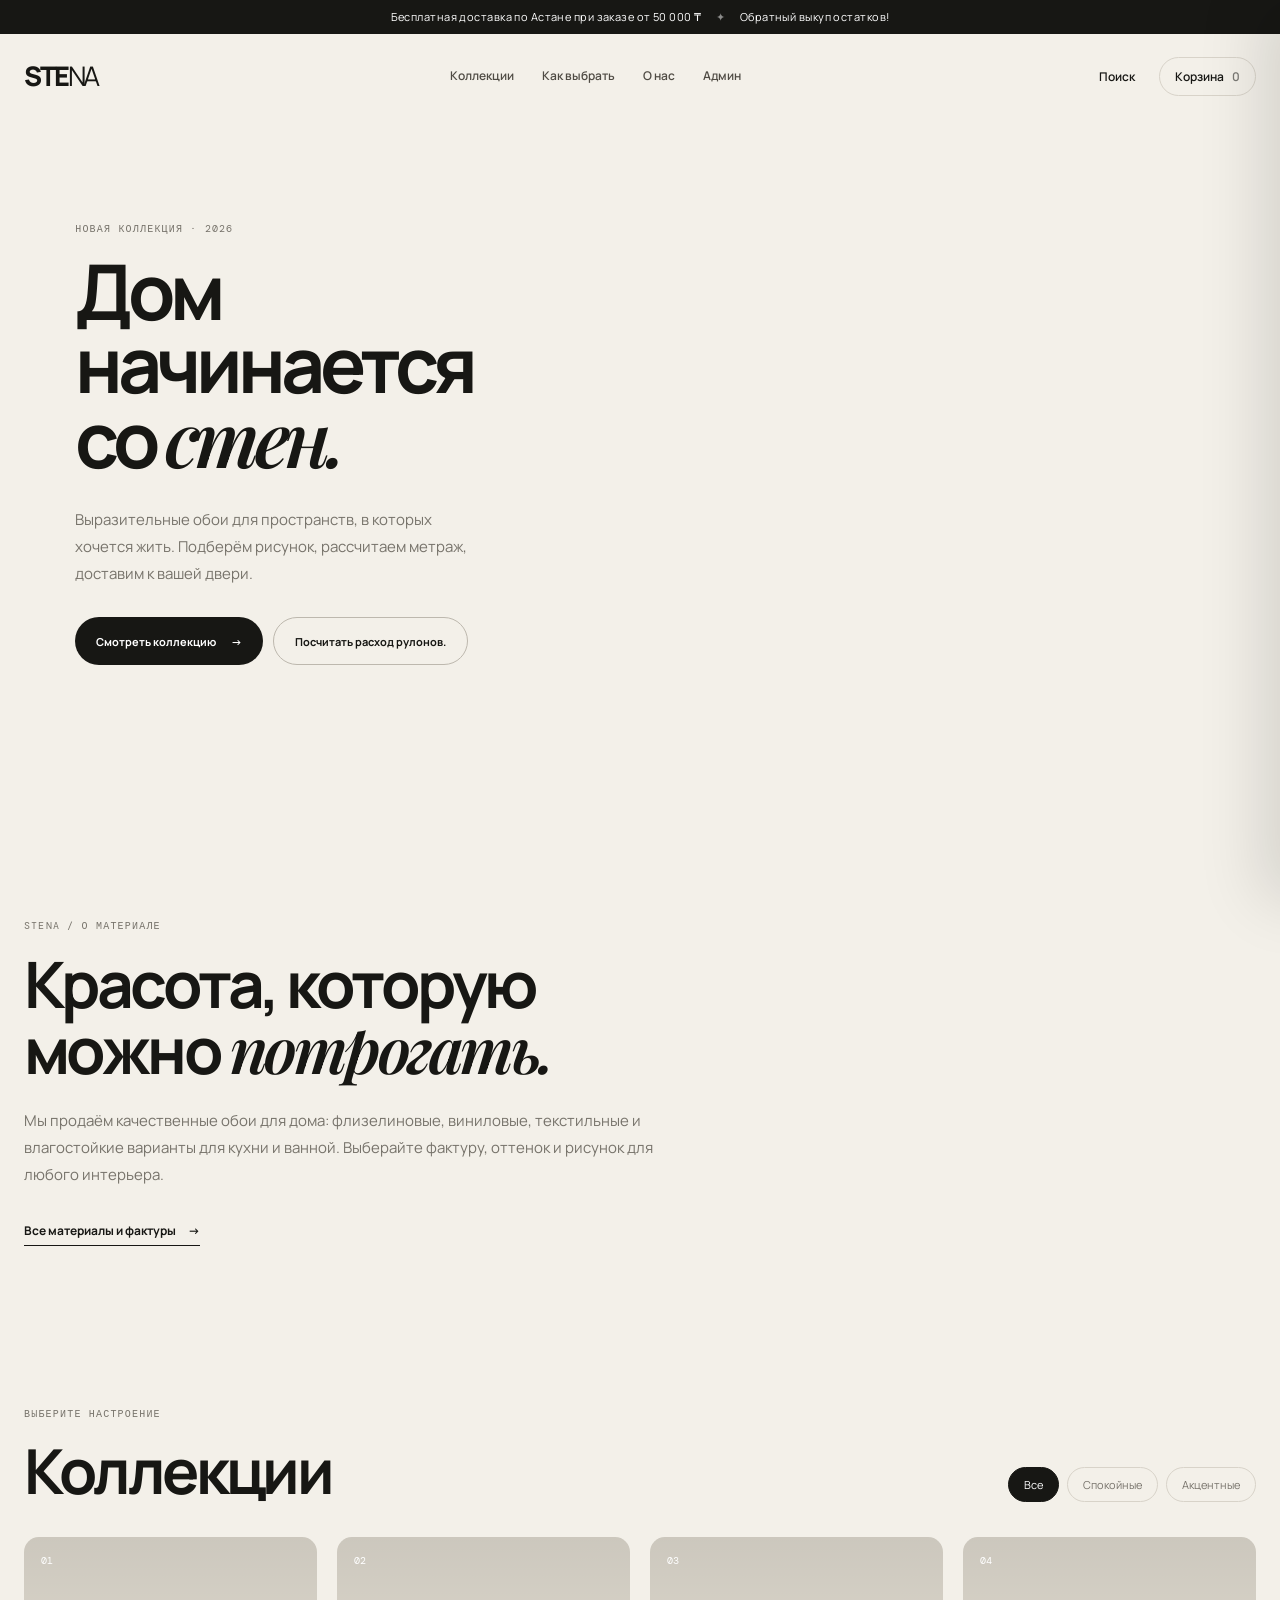
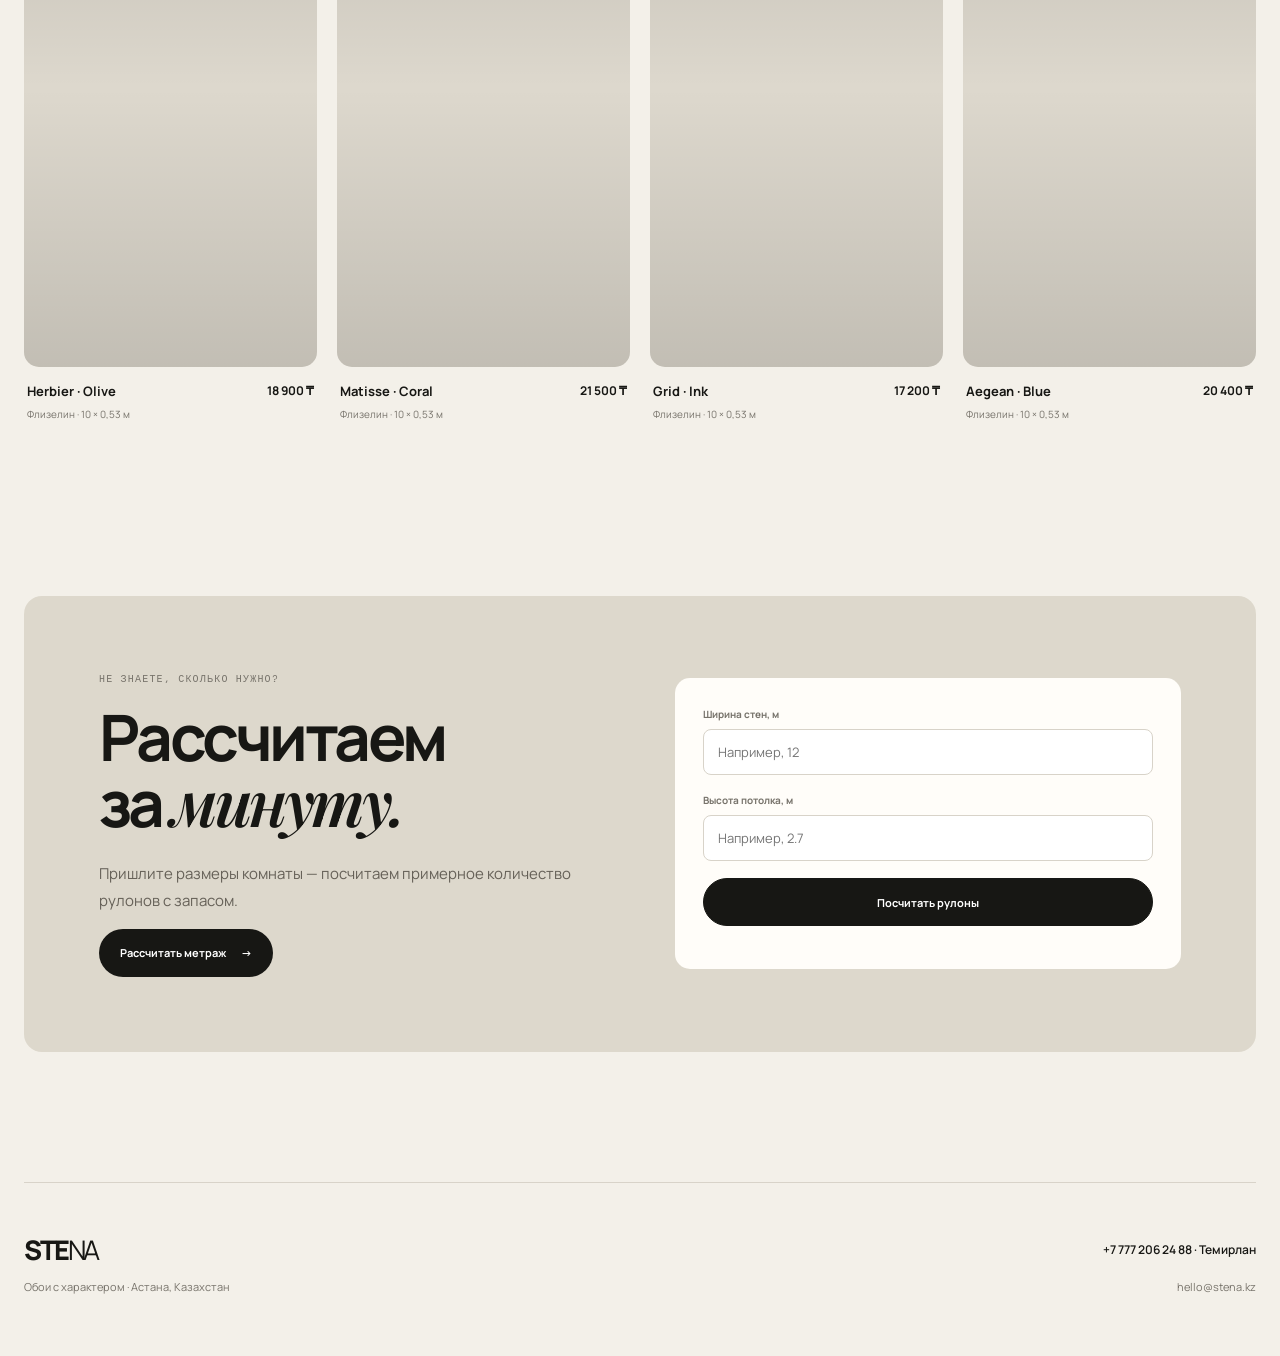
==== index.html @ 8c916c22 "Add files via upload" ====
<!doctype html>
<html lang="ru">
<head>
  <meta charset="UTF-8" />
  <meta name="viewport" content="width=device-width, initial-scale=1.0" />
  <title>STENA — обои для дома</title>

  <link rel="preconnect" href="https://fonts.googleapis.com">
  <link rel="preconnect" href="https://fonts.gstatic.com" crossorigin>

  <link href="https://fonts.googleapis.com/css2?family=DM+Mono&family=Manrope:wght@400;500;600;700;800&family=Playfair+Display:ital,wght@0,600;0,700;1,600&display=swap" rel="stylesheet">

  <link rel="stylesheet" href="styles.css" />
  <link rel="stylesheet" href="hero.css" />
  <link rel="stylesheet" href="responsive.css" />
  <link rel="stylesheet" href="product-modal.css" />
</head>

<body>

  <div class="announcement">
    Бесплатная доставка по Астане при заказе от 50 000 ₸
    <span>✦</span>
    Обратный выкуп остатков!
  </div>

  <header>
    <a class="brand" href="#top">STE<span>NA</span></a>

    <nav aria-label="Основная навигация">
      <a href="#catalog">Коллекции</a>
      <a href="#how">Как выбрать</a>
      <a href="#about">О нас</a>
      <a href="admin.html">Админ</a>
    </nav>

    <div class="header-actions">
      <button class="text-button" id="searchButton" aria-label="Поиск">
        Поиск
      </button>

      <button class="bag" id="cartButton" aria-label="Открыть корзину">
        Корзина <span id="cartCount">0</span>
      </button>
    </div>
  </header>

  <main id="top">

    <section class="hero">
      <div class="hero-copy">
        <p class="eyebrow">Новая коллекция · 2026</p>

        <h1>
          Дом начинается<br>
          со <em>стен.</em>
        </h1>

        <p class="lead">
          Выразительные обои для пространств, в которых хочется жить.
          Подберём рисунок, рассчитаем метраж, доставим к вашей двери.
        </p>

        <div class="hero-buttons">
          <a class="button dark" href="#catalog">
            Смотреть коллекцию <span>→</span>
          </a>

          <a class="button line" href="#how">
            Посчитать расход рулонов.
          </a>
        </div>
      </div>

      <div class="hero-art"
        role="img"
        -label="Шоурум STENA">
      </div>
    </section>

    <section class="intro" id="about">
      <p class="eyebrow">STENA / о материале</p>

      <h2>
        Красота, которую<br>
        можно <em>потрогать.</em>
      </h2>

      <p>
        Мы продаём качественные обои для дома: флизелиновые,
        виниловые, текстильные и влагостойкие варианты для кухни
        и ванной. Выберайте фактуру, оттенок и рисунок для любого
        интерьера.
      </p>

      <a href="#catalog" class="underlink">
        Все материалы и фактуры <span>→</span>
      </a>
    </section>

    <section class="catalog" id="catalog">

      <div class="section-head">
        <div>
          <p class="eyebrow">Выберите настроение</p>
          <h2>Коллекции</h2>
        </div>

        <div class="filters">
          <button class="filter active" data-filter="all">
            Все
          </button>

          <button class="filter" data-filter="calm">
            Спокойные
          </button>

          <button class="filter" data-filter="bold">
            Акцентные
          </button>
        </div>
      </div>

      <div class="products">

        <article class="product" data-kind="calm">
          <div class="product-art wallpaper-garden">
            <span>01</span>

            <button
              class="quick-add"
              data-name="Herbier · Olive"
              data-price="18 900">
              В корзину +
            </button>
          </div>

          <div class="product-info">
            <div>
              <h3>Herbier · Olive</h3>
              <p>Флизелин · 10 × 0,53 м</p>
            </div>

            <strong>18 900 ₸</strong>
          </div>
        </article>

        <article class="product" data-kind="bold">
          <div class="product-art wallpaper-coral">
            <span>02</span>

            <button
              class="quick-add"
              data-name="Matisse · Coral"
              data-price="21 500">
              В корзину +
            </button>
          </div>

          <div class="product-info">
            <div>
              <h3>Matisse · Coral</h3>
              <p>Флизелин · 10 × 0,53 м</p>
            </div>

            <strong>21 500 ₸</strong>
          </div>
        </article>

        <article class="product" data-kind="calm">
          <div class="product-art wallpaper-grid">
            <span>03</span>

            <button
              class="quick-add"
              data-name="Grid · Ink"
              data-price="17 200">
              В корзину +
            </button>
          </div>

          <div class="product-info">
            <div>
              <h3>Grid · Ink</h3>
              <p>Флизелин · 10 × 0,53 м</p>
            </div>

            <strong>17 200 ₸</strong>
          </div>
        </article>

        <article class="product" data-kind="bold">
          <div class="product-art wallpaper-wave">
            <span>04</span>

            <button
              class="quick-add"
              data-name="Aegean · Blue"
              data-price="20 400">
              В корзину +
            </button>
          </div>

          <div class="product-info">
            <div>
              <h3>Aegean · Blue</h3>
              <p>Флизелин · 10 × 0,53 м</p>
            </div>

            <strong>20 400 ₸</strong>
          </div>
        </article>

      </div>
    </section>

    <section class="measure" id="how">

      <div>
        <p class="eyebrow">Не знаете, сколько нужно?</p>

        <h2>
          Рассчитаем<br>
          за <em>минуту.</em>
        </h2>

        <p>
          Пришлите размеры комнаты — посчитаем примерное количество
          рулонов с запасом.
        </p>

        <a
          href="mailto:hello@stena.kz"
          class="button dark">
          Рассчитать метраж <span>→</span>
        </a>
      </div>

      <form class="calculator" id="calculator">

        <label>
          Ширина стен, м
          <input
            required
            type="number"
            step="0.1"
            min="1"
            name="width"
            placeholder="Например, 12">
        </label>

        <label>
          Высота потолка, м
          <input
            required
            type="number"
            step="0.1"
            min="1"
            name="height"
            placeholder="Например, 2.7">
        </label>

        <button
          class="button light"
          type="submit">
          Посчитать рулоны
        </button>

        <p id="calcResult" aria-live="polite"></p>

      </form>
    </section>

  </main>

  <footer>
    <a class="brand" href="#top">STE<span>NA</span></a>

    <p>
      Обои с характером · Астана, Казахстан
    </p>

    <p>
      +7 777 206 24 88 · Темирлан
    </p>

    <a href="mailto:hello@stena.kz">
      hello@stena.kz
    </a>
  </footer>

  <aside
    class="cart-panel"
    id="cartPanel"
    aria-hidden="true">

    <div class="cart-top">
      <h2>Корзина</h2>

      <button
        id="closeCart"
        aria-label="Закрыть">
        ×
      </button>
    </div>

    <div id="cartItems">
      <p class="empty">
        Здесь пока пусто.<br>
        Выберите обои из коллекции.
      </p>
    </div>

    <div class="cart-bottom">

      <div>
        <span>Итого</span>
        <strong id="cartTotal">0 ₸</strong>
      </div>

      <button class="button dark full">
        Оформить заказ <span>→</span>
      </button>

    </div>
  </aside>

  <div class="overlay" id="overlay"></div>

  <script src="script.js"></script>
  <script src="public-admin.js"></script>
  <script src="public-photo.js"></script>
  <script src="supabase-config.js"></script>
  <script src="supabase-sync.js"></script>
  <script src="product-modal.js"></script>

</body>
</html>
---- styles.css ----
@import url('https://fonts.googleapis.com/css2?family=DM+Mono&family=Manrope:wght@400;500;600;700;800&family=Playfair+Display:ital,wght@0,600;0,700;1,600&display=swap');

:root {
  --bg: #f3f0e9;
  --surface: #ebe7de;
  --white: #fffdf9;
  --text: #171714;
  --muted: #77736b;
  --line: #d8d3c9;
  --dark: #171714;
  --max: 1380px;
  --radius: 18px;
}

* {
  box-sizing: border-box;
}

html {
  scroll-behavior: smooth;
}

body {
  margin: 0;
  background: var(--bg);
  color: var(--text);
  font-family: 'Manrope', sans-serif;
  font-size: 15px;
  line-height: 1.6;
}

body,
button,
input,
select {
  font-family: 'Manrope', sans-serif;
}

a {
  color: inherit;
  text-decoration: none;
}

button {
  border: 0;
}

.announcement {
  min-height: 34px;
  padding: 8px 20px;
  background: var(--dark);
  color: #fff;
  text-align: center;
  font-size: 11px;
  letter-spacing: .04em;
}

.announcement span {
  margin: 0 12px;
  opacity: .5;
}

/* =========================
   HEADER
========================= */

header {
  position: relative;
  z-index: 20;

  width: min(var(--max), calc(100% - 48px));
  min-height: 84px;
  margin: 0 auto;

  display: flex;
  align-items: center;
  justify-content: space-between;
  gap: 30px;
}

.brand {
  display: inline-block;
  font-size: 27px;
  font-weight: 800;
  letter-spacing: -.08em;
}

.brand span {
  font-weight: 400;
}

nav {
  display: flex;
  align-items: center;
  gap: 28px;
}

nav a {
  position: relative;
  font-size: 12px;
  font-weight: 600;
  color: #4f4b44;
}

nav a::after {
  content: '';
  position: absolute;
  left: 0;
  bottom: -5px;

  width: 0;
  height: 1px;

  background: currentColor;

  transition: width .25s ease;
}

nav a:hover::after {
  width: 100%;
}

.header-actions {
  display: flex;
  align-items: center;
  gap: 18px;
}

.text-button,
.bag {
  background: transparent;
  color: var(--text);
  cursor: pointer;
  font-size: 12px;
  font-weight: 600;
}

.bag {
  padding: 10px 15px;
  border: 1px solid var(--line);
  border-radius: 999px;
}

.bag span {
  margin-left: 6px;
  opacity: .55;
}

/* =========================
   MAIN
========================= */

main {
  width: min(var(--max), calc(100% - 48px));
  margin: 0 auto;
}

/* =========================
   TEXT
========================= */

.eyebrow {
  margin: 0 0 18px;

  color: var(--muted);

  font-family: 'DM Mono', monospace;
  font-size: 10px;
  text-transform: uppercase;
  letter-spacing: .12em;
}

h1,
h2,
h3,
p {
  overflow-wrap: break-word;
}

/* =========================
   HERO
========================= */

.hero {
  min-height: 650px;

  display: grid;
  grid-template-columns: .85fr 1.15fr;
  gap: 30px;
  align-items: stretch;
}

.hero-copy {
  min-height: 600px;

  padding:
    clamp(50px, 7vw, 105px)
    clamp(20px, 4vw, 60px);

  display: flex;
  flex-direction: column;
  justify-content: center;
}

.hero h1 {
  max-width: 600px;
  margin: 0;

  font-size: clamp(48px, 6vw, 88px);
  line-height: .95;
  letter-spacing: -.065em;
  font-weight: 700;
}

.hero h1 em,
h2 em {
  font-family: 'Playfair Display', serif;
  font-weight: 600;
}

.lead {
  max-width: 480px;
  margin: 30px 0;

  color: var(--muted);

  font-size: 15px;
  line-height: 1.8;
}

.hero-buttons {
  display: flex;
  flex-wrap: wrap;
  gap: 10px;
}

.button {
  min-height: 48px;

  padding: 0 21px;

  display: inline-flex;
  align-items: center;
  justify-content: center;
  gap: 15px;

  border-radius: 999px;

  font-size: 11px;
  font-weight: 700;

  cursor: pointer;

  transition:
    transform .2s ease,
    opacity .2s ease,
    background .2s ease;
}

.button:hover {
  transform: translateY(-2px);
}

.button.dark {
  background: var(--dark);
  color: white;
}

.button.line {
  border: 1px solid #bdb8ae;
  background: transparent;
}

.button.light {
  background: #171714;
  color: #fff;
  border: 1px solid #171714;
}

.button.light:hover {
  background: #2b2b27;
  color: #fff;
}

/* =========================
   INTRO
========================= */

.intro {
  max-width: 850px;
  padding: 150px 0 130px;
}

.intro h2,
.measure h2 {
  margin: 0 0 25px;

  font-size: clamp(42px, 5vw, 70px);
  line-height: 1;
  letter-spacing: -.055em;
}

.intro > p:not(.eyebrow) {
  max-width: 630px;
  margin-bottom: 30px;

  color: var(--muted);

  line-height: 1.8;
}

.underlink {
  display: inline-flex;
  gap: 12px;

  padding-bottom: 5px;

  border-bottom: 1px solid var(--text);

  font-size: 12px;
  font-weight: 700;
}

/* =========================
   CATALOG
========================= */

.catalog {
  padding: 30px 0 130px;
}

.section-head {
  margin-bottom: 35px;

  display: flex;
  justify-content: space-between;
  align-items: end;

  gap: 30px;
}

.section-head h2 {
  margin: 0;

  font-size: clamp(38px, 5vw, 62px);
  line-height: 1;
  letter-spacing: -.055em;
}

.filters {
  display: flex;
  gap: 8px;
}

.filter {
  padding: 9px 15px;

  border: 1px solid var(--line);
  border-radius: 999px;

  background: transparent;
  color: var(--muted);

  cursor: pointer;

  font-size: 11px;
}

.filter.active,
.filter:hover {
  background: var(--dark);
  color: white;
  border-color: var(--dark);
}

/* =========================
   PRODUCTS
========================= */

.products {
  display: grid;
  grid-template-columns: repeat(4, minmax(0, 1fr));
  gap: 20px;
}

.product {
  min-width: 0;
}

.product-art {
  position: relative;

  min-height: 430px;

  overflow: hidden;

  border-radius: 15px;

  background: #ddd8cd;
}

.product-art::after {
  content: '';

  position: absolute;
  inset: 0;

  background:
    linear-gradient(
      to bottom,
      rgba(0, 0, 0, .08),
      transparent 35%,
      rgba(0, 0, 0, .12)
    );

  pointer-events: none;
}

.product-art > span {
  position: absolute;
  z-index: 3;

  top: 16px;
  left: 17px;

  font-family: 'DM Mono', monospace;
  font-size: 10px;

  color: white;
}

.product-cloud-photo {
  position: absolute;

  inset: 0;

  width: 100%;
  height: 100%;

  object-fit: cover;

  display: block;

  z-index: 1;
}

.product-art > .quick-add {
  position: absolute;
  z-index: 4;

  right: 14px;
  bottom: 14px;

  padding: 10px 14px;

  border-radius: 999px;

  background: rgba(255, 255, 255, .94);
  color: var(--text);

  cursor: pointer;

  font-size: 10px;
  font-weight: 700;

  opacity: 0;
  transform: translateY(8px);

  transition: .25s ease;
}

.product-art:hover > .quick-add {
  opacity: 1;
  transform: translateY(0);
}

.product-info {
  padding: 14px 3px;

  display: flex;
  align-items: flex-start;
  justify-content: space-between;

  gap: 15px;
}

.product-info h3 {
  margin: 0 0 4px;

  font-size: 13px;
  font-weight: 700;
}

.product-info p {
  margin: 0;

  color: var(--muted);

  font-size: 10px;
}

.product-info strong {
  white-space: nowrap;

  font-size: 12px;
}

/* =========================
   MEASURE
========================= */

.measure {
  margin: 30px 0 130px;

  padding: clamp(35px, 6vw, 75px);

  display: grid;
  grid-template-columns: 1fr 1fr;

  gap: 70px;

  border-radius: var(--radius);

  background: #ddd8cc;
}

.measure p:not(.eyebrow) {
  max-width: 500px;

  color: #666158;

  line-height: 1.8;
}

.calculator {
  align-self: center;

  padding: 28px;

  border-radius: 15px;

  background: var(--white);
}

.calculator label {
  display: block;

  margin-bottom: 17px;

  color: var(--muted);

  font-size: 10px;
  font-weight: 700;
}

.calculator input {
  display: block;

  width: 100%;
  height: 46px;

  margin-top: 7px;

  padding: 0 14px;

  border: 1px solid var(--line);
  border-radius: 8px;

  outline: none;

  background: #fff;

  font-size: 13px;
}

.calculator input:focus {
  border-color: #77736b;
}

.calculator .button {
  width: 100%;
}

#calcResult {
  margin: 15px 0 0;

  font-size: 12px;
  font-weight: 700;
}

/* =========================
   FOOTER
========================= */

footer {
  width: min(var(--max), calc(100% - 48px));

  margin: 0 auto;

  padding: 45px 0 60px;

  border-top: 1px solid var(--line);

  display: grid;

  grid-template-columns: minmax(0, 1fr) auto;

  grid-template-rows: auto auto;

  column-gap: 80px;
  row-gap: 7px;

  align-items: center;
}

/* Логотип слева */

footer .brand {
  grid-column: 1;
  grid-row: 1;

  justify-self: start;

  font-size: 27px;
}

/* Описание слева под логотипом */

footer p:first-of-type {
  grid-column: 1;
  grid-row: 2;

  margin: 0;

  color: var(--muted);

  font-size: 11px;
}

/* Телефон справа сверху */

footer p:nth-of-type(2) {
  grid-column: 2;
  grid-row: 1;

  margin: 0;

  color: var(--text);

  font-size: 12px;
  font-weight: 600;

  text-align: right;
}

/* Почта справа снизу */

footer a:last-child {
  grid-column: 2;
  grid-row: 2;

  justify-self: end;

  color: var(--muted);

  font-size: 11px;

  text-align: right;
}

/* =========================
   CART
========================= */

.cart-panel {
  position: fixed;

  z-index: 100;

  top: 0;
  right: 0;

  width: min(440px, 100%);
  height: 100vh;

  padding: 28px;

  background: var(--white);

  box-shadow: -20px 0 60px rgba(0, 0, 0, .12);

  transform: translateX(100%);

  transition: transform .3s ease;

  display: flex;
  flex-direction: column;
}

.cart-panel.open,
.cart-panel[aria-hidden="false"] {
  transform: translateX(0);
}

.cart-top {
  display: flex;

  justify-content: space-between;
  align-items: center;
}

.cart-top h2 {
  margin: 0;

  font-size: 24px;
}

.cart-top button {
  width: 38px;
  height: 38px;

  border-radius: 50%;

  background: var(--surface);

  font-size: 23px;

  cursor: pointer;
}

#cartItems {
  flex: 1;

  padding: 30px 0;

  overflow: auto;
}

.empty {
  color: var(--muted);

  font-size: 12px;
}

.cart-bottom {
  padding-top: 20px;

  border-top: 1px solid var(--line);
}

.cart-bottom > div {
  margin-bottom: 18px;

  display: flex;
  justify-content: space-between;
}

.cart-bottom span {
  color: var(--muted);

  font-size: 12px;
}

.full {
  width: 100%;
}

.overlay {
  position: fixed;

  z-index: 90;

  inset: 0;

  background: rgba(20, 20, 18, .35);

  opacity: 0;

  pointer-events: none;

  transition: opacity .3s ease;
}

.overlay.active {
  opacity: 1;

  pointer-events: auto;
}

/* =========================
   TABLET
========================= */

@media (max-width: 1000px) {

  .products {
    grid-template-columns: repeat(2, minmax(0, 1fr));
  }

  .hero {
    grid-template-columns: 1fr;
  }

  .hero-copy {
    min-height: auto;

    padding: 80px 30px;
  }

  .hero-art {
    min-height: 500px;
  }

  .measure {
    grid-template-columns: 1fr;

    gap: 30px;
  }

  nav {
    display: none;
  }
}

/* =========================
   MOBILE
========================= */

@media (max-width: 600px) {

  header,
  main,
  footer {
    width: min(100% - 28px, var(--max));
  }

  header {
    min-height: 70px;
  }

  .header-actions {
    gap: 8px;
  }

  .text-button {
    display: none;
  }

  .announcement {
    padding: 7px 12px;

    font-size: 9px;
  }

  .hero-copy {
    padding: 60px 10px;
  }

  .hero h1 {
    font-size: 52px;
  }

  .hero-art {
    min-height: 390px;
  }

  .intro {
    padding: 100px 10px;
  }

  .section-head {
    display: block;
  }

  .filters {
    margin-top: 22px;

    overflow-x: auto;

    padding-bottom: 4px;
  }

  .products {
    grid-template-columns: 1fr 1fr;

    gap: 12px;
  }

  .product-art {
    min-height: 270px;

    border-radius: 12px;
  }

  .product-art > .quick-add {
    opacity: 1;

    transform: none;

    font-size: 9px;

    padding: 8px 10px;
  }

  .product-info {
    display: block;
  }

  .product-info strong {
    display: block;

    margin-top: 6px;
  }

  .measure {
    margin-bottom: 80px;

    padding: 30px 20px;
  }

  /* Футер телефона */

  footer {
    grid-template-columns: 1fr;

    grid-template-rows: auto;

    gap: 12px;

    padding: 35px 0 45px;
  }

  footer .brand,
  footer p:first-of-type,
  footer p:nth-of-type(2),
  footer a:last-child {
    grid-column: 1;
    grid-row: auto;

    justify-self: start;

    margin: 0;

    text-align: left;
  }

  footer p:first-of-type {
    margin-top: 0;
  }

  footer p:nth-of-type(2) {
    margin-top: 10px;
  }
}

/* =========================
   SMALL MOBILE
========================= */

@media (max-width: 380px) {

  .hero h1 {
    font-size: 45px;
  }

  .products {
    grid-template-columns: 1fr;
  }

  .product-art {
    min-height: 360px;
  }

  .hero-buttons {
    flex-direction: column;
  }

  .hero-buttons .button {
    width: 100%;
  }
}
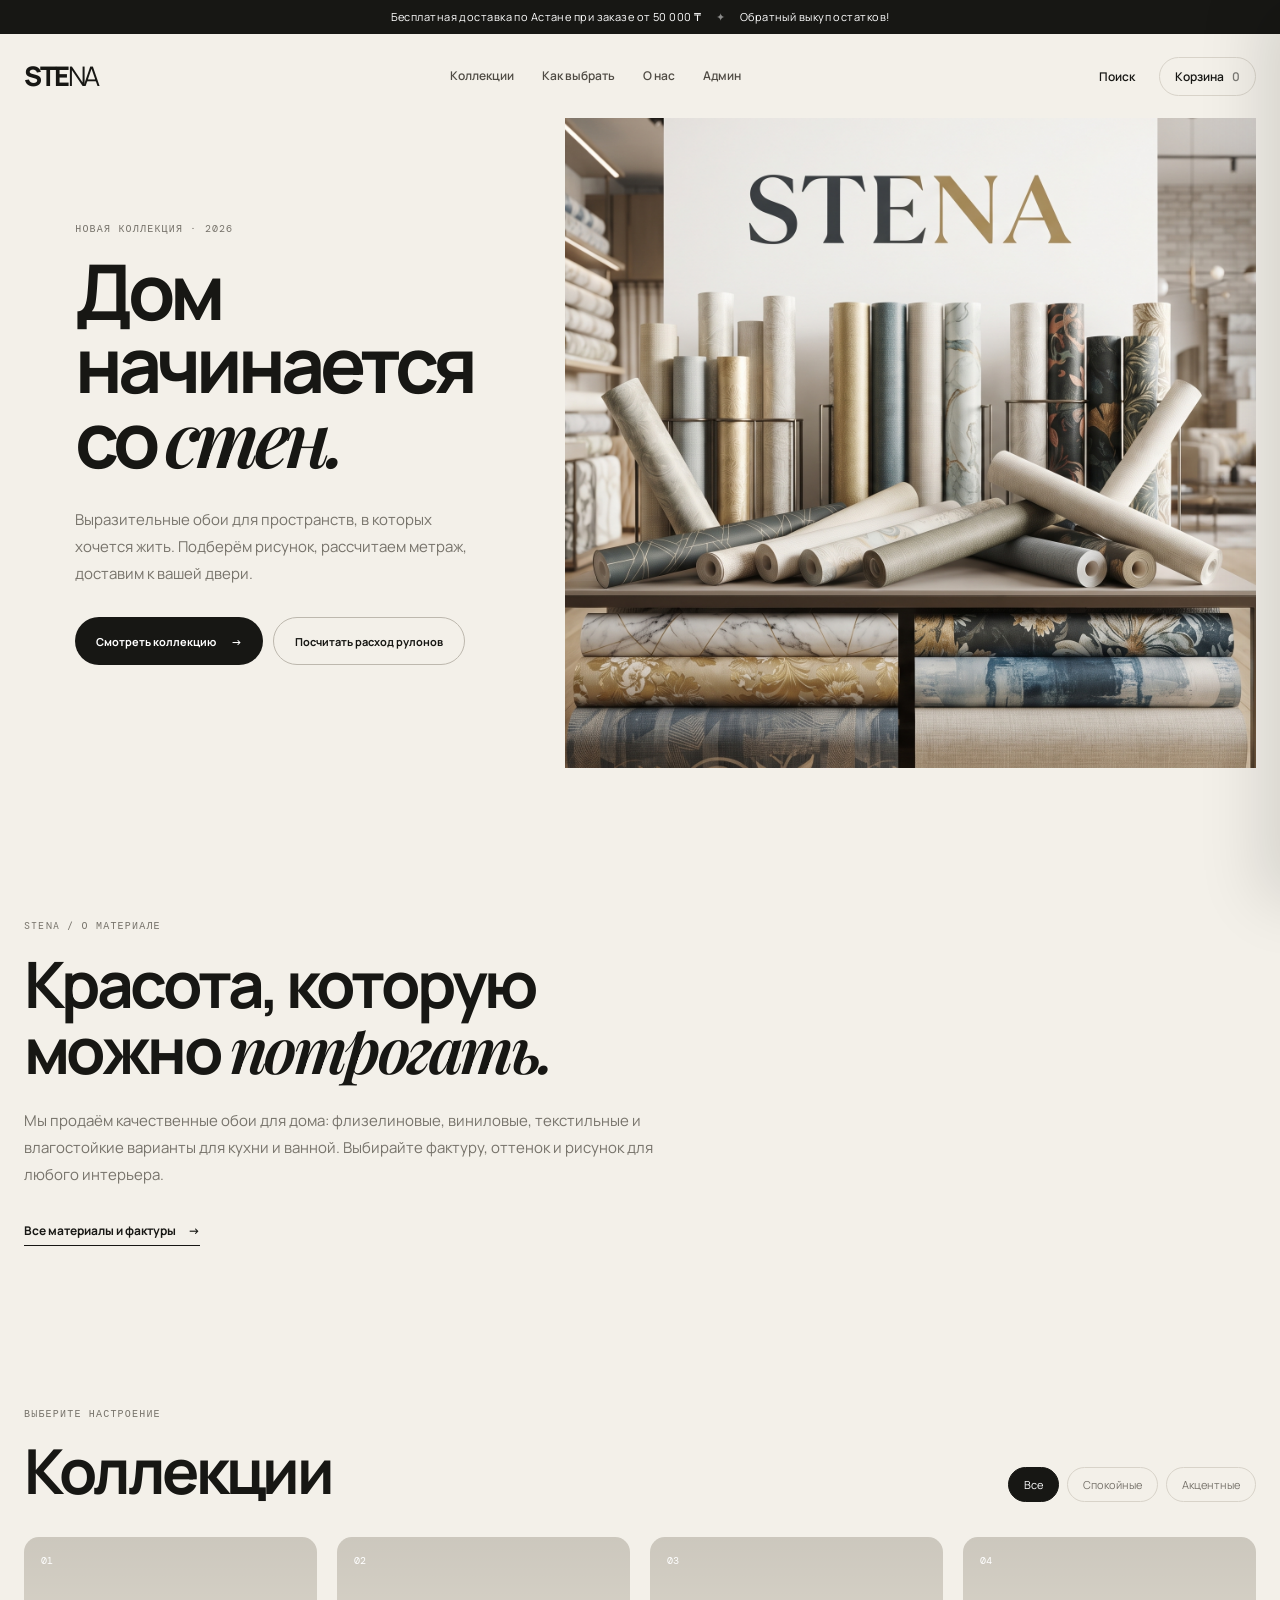
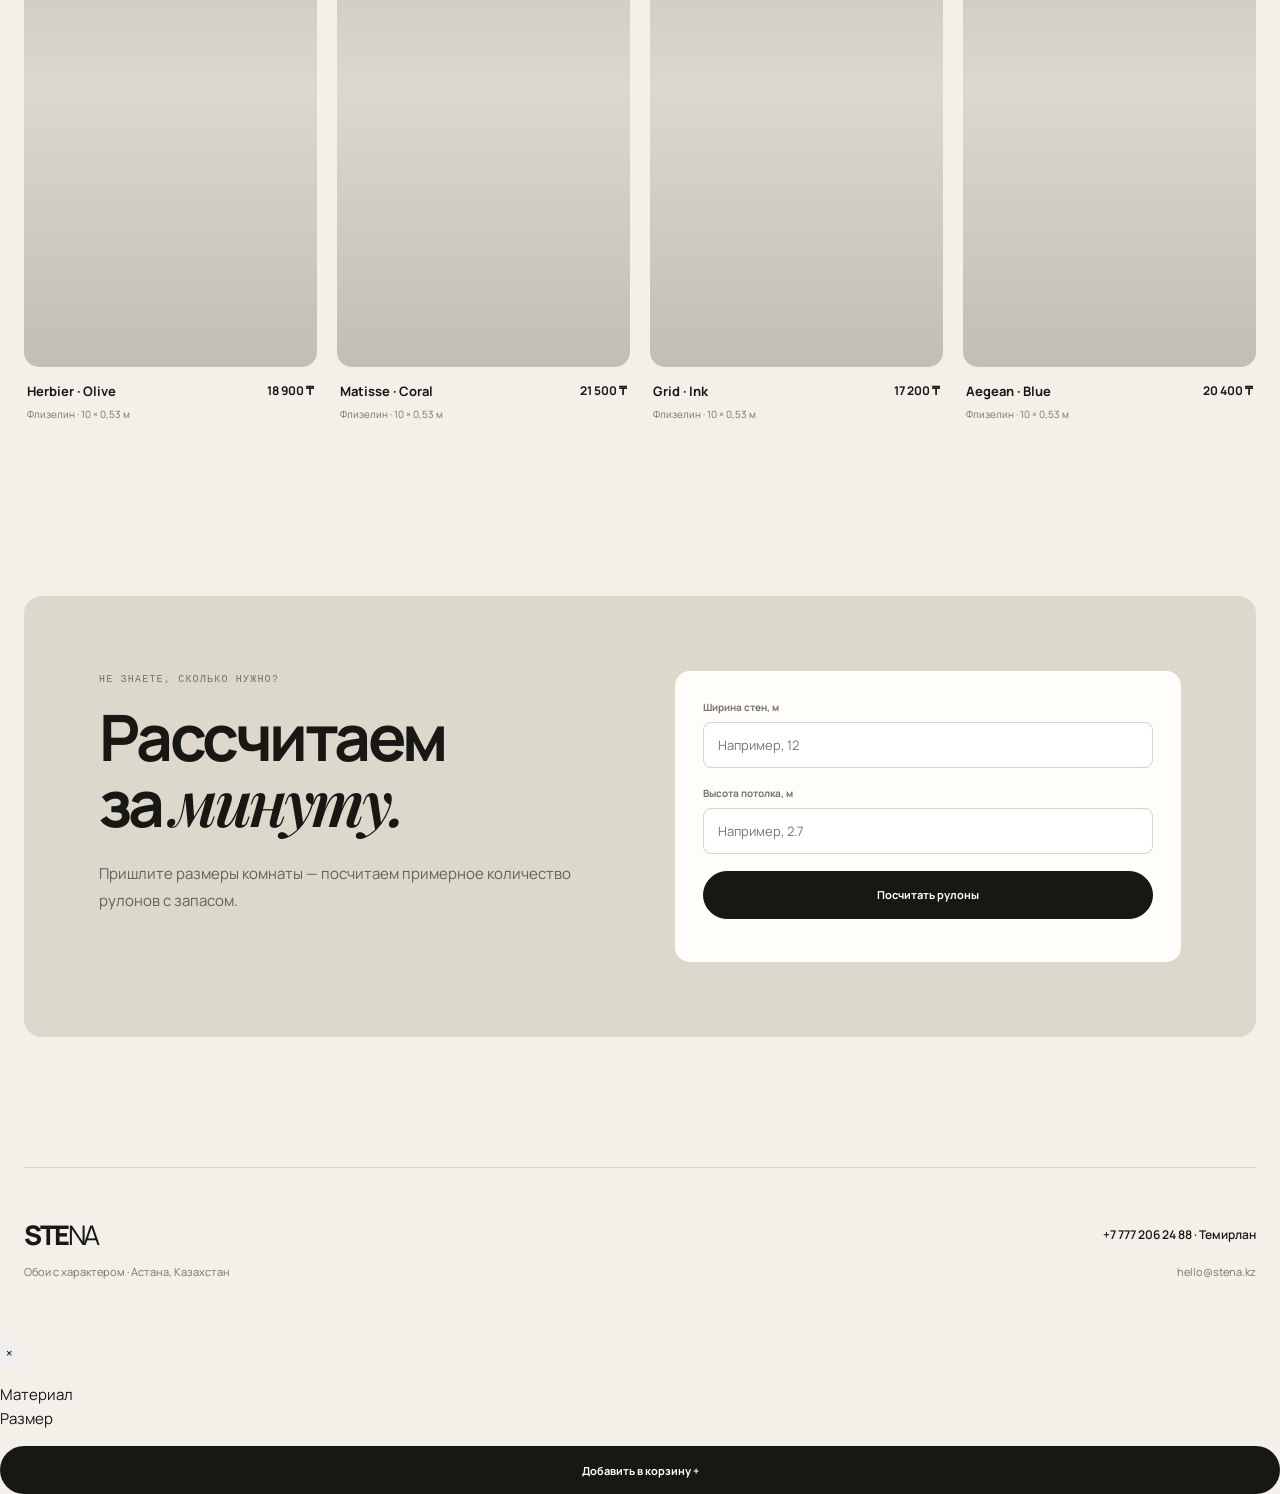
==== commit 0ef11835: "index.html" ====
--- a/index.html
+++ b/index.html
@@ -1,19 +1,23 @@
 <!doctype html>
 <html lang="ru">
 <head>
-  <meta charset="UTF-8" />
-  <meta name="viewport" content="width=device-width, initial-scale=1.0" />
+  <meta charset="UTF-8">
+  <meta name="viewport" content="width=device-width, initial-scale=1.0">
+
   <title>STENA — обои для дома</title>
 
   <link rel="preconnect" href="https://fonts.googleapis.com">
   <link rel="preconnect" href="https://fonts.gstatic.com" crossorigin>
 
-  <link href="https://fonts.googleapis.com/css2?family=DM+Mono&family=Manrope:wght@400;500;600;700;800&family=Playfair+Display:ital,wght@0,600;0,700;1,600&display=swap" rel="stylesheet">
-
-  <link rel="stylesheet" href="styles.css" />
-  <link rel="stylesheet" href="hero.css" />
-  <link rel="stylesheet" href="responsive.css" />
-  <link rel="stylesheet" href="product-modal.css" />
+  <link
+    href="https://fonts.googleapis.com/css2?family=DM+Mono&family=Manrope:wght@400;500;600;700;800&family=Playfair+Display:ital,wght@0,600;0,700;1,600&display=swap"
+    rel="stylesheet"
+  >
+
+  <link rel="stylesheet" href="styles.css">
+  <link rel="stylesheet" href="hero.css">
+  <link rel="stylesheet" href="responsive.css">
+
 </head>
 
 <body>
@@ -25,7 +29,10 @@
   </div>
 
   <header>
-    <a class="brand" href="#top">STE<span>NA</span></a>
+
+    <a class="brand" href="#top">
+      STE<span>NA</span>
+    </a>
 
     <nav aria-label="Основная навигация">
       <a href="#catalog">Коллекции</a>
@@ -35,21 +42,41 @@
     </nav>
 
     <div class="header-actions">
-      <button class="text-button" id="searchButton" aria-label="Поиск">
+
+      <button
+        class="text-button"
+        id="searchButton"
+        type="button">
         Поиск
       </button>
 
-      <button class="bag" id="cartButton" aria-label="Открыть корзину">
-        Корзина <span id="cartCount">0</span>
+      <button
+        class="bag"
+        id="cartButton"
+        type="button"
+        aria-label="Открыть корзину">
+
+        Корзина
+        <span id="cartCount">0</span>
+
       </button>
+
     </div>
+
   </header>
 
+
   <main id="top">
 
+    <!-- HERO -->
+
     <section class="hero">
+
       <div class="hero-copy">
-        <p class="eyebrow">Новая коллекция · 2026</p>
+
+        <p class="eyebrow">
+          Новая коллекция · 2026
+        </p>
 
         <h1>
           Дом начинается<br>
@@ -62,24 +89,47 @@
         </p>
 
         <div class="hero-buttons">
-          <a class="button dark" href="#catalog">
-            Смотреть коллекцию <span>→</span>
+
+          <a
+            class="button dark"
+            href="#catalog">
+
+            Смотреть коллекцию
+            <span>→</span>
+
           </a>
 
-          <a class="button line" href="#how">
-            Посчитать расход рулонов.
+          <a
+            class="button line"
+            href="#how">
+
+            Посчитать расход рулонов
+
           </a>
+
         </div>
+
       </div>
 
-      <div class="hero-art"
+
+      <div
+        class="hero-art"
         role="img"
-        -label="Шоурум STENA">
+        aria-label="Шоурум STENA">
       </div>
+
     </section>
 
-    <section class="intro" id="about">
-      <p class="eyebrow">STENA / о материале</p>
+
+    <!-- О НАС -->
+
+    <section
+      class="intro"
+      id="about">
+
+      <p class="eyebrow">
+        STENA / о материале
+      </p>
 
       <h2>
         Красота, которую<br>
@@ -87,137 +137,302 @@
       </h2>
 
       <p>
-        Мы продаём качественные обои для дома: флизелиновые,
-        виниловые, текстильные и влагостойкие варианты для кухни
-        и ванной. Выберайте фактуру, оттенок и рисунок для любого
-        интерьера.
+        Мы продаём качественные обои для дома:
+        флизелиновые, виниловые, текстильные
+        и влагостойкие варианты для кухни и ванной.
+        Выбирайте фактуру, оттенок и рисунок
+        для любого интерьера.
       </p>
 
-      <a href="#catalog" class="underlink">
-        Все материалы и фактуры <span>→</span>
+      <a
+        href="#catalog"
+        class="underlink">
+
+        Все материалы и фактуры
+        <span>→</span>
+
       </a>
+
     </section>
 
-    <section class="catalog" id="catalog">
+
+    <!-- КАТАЛОГ -->
+
+    <section
+      class="catalog"
+      id="catalog">
 
       <div class="section-head">
+
         <div>
-          <p class="eyebrow">Выберите настроение</p>
-          <h2>Коллекции</h2>
+
+          <p class="eyebrow">
+            Выберите настроение
+          </p>
+
+          <h2>
+            Коллекции
+          </h2>
+
         </div>
 
+
         <div class="filters">
-          <button class="filter active" data-filter="all">
+
+          <button
+            class="filter active"
+            type="button"
+            data-filter="all">
+
             Все
+
           </button>
 
-          <button class="filter" data-filter="calm">
+          <button
+            class="filter"
+            type="button"
+            data-filter="calm">
+
             Спокойные
+
           </button>
 
-          <button class="filter" data-filter="bold">
+          <button
+            class="filter"
+            type="button"
+            data-filter="bold">
+
             Акцентные
+
           </button>
+
         </div>
+
       </div>
 
+
       <div class="products">
 
-        <article class="product" data-kind="calm">
+
+        <!-- ТОВАР 1 -->
+
+        <article
+          class="product"
+          data-kind="calm"
+          data-description="Спокойные оливковые обои с растительным рисунком. Подойдут для спальни, гостиной или кабинета."
+          data-material="Флизелин"
+          data-size="10 × 0,53 м">
+
           <div class="product-art wallpaper-garden">
-            <span>01</span>
+
+            <span>
+              01
+            </span>
 
             <button
               class="quick-add"
+              type="button"
               data-name="Herbier · Olive"
-              data-price="18 900">
+              data-price="18900">
+
               В корзину +
+
             </button>
-          </div>
+
+          </div>
+
 
           <div class="product-info">
+
             <div>
-              <h3>Herbier · Olive</h3>
-              <p>Флизелин · 10 × 0,53 м</p>
+
+              <h3>
+                Herbier · Olive
+              </h3>
+
+              <p>
+                Флизелин · 10 × 0,53 м
+              </p>
+
             </div>
 
-            <strong>18 900 ₸</strong>
-          </div>
+            <strong>
+              18 900 ₸
+            </strong>
+
+          </div>
+
         </article>
 
-        <article class="product" data-kind="bold">
+
+        <!-- ТОВАР 2 -->
+
+        <article
+          class="product"
+          data-kind="bold"
+          data-description="Выразительные коралловые обои с современным художественным рисунком."
+          data-material="Флизелин"
+          data-size="10 × 0,53 м">
+
           <div class="product-art wallpaper-coral">
-            <span>02</span>
+
+            <span>
+              02
+            </span>
 
             <button
               class="quick-add"
+              type="button"
               data-name="Matisse · Coral"
-              data-price="21 500">
+              data-price="21500">
+
               В корзину +
+
             </button>
-          </div>
+
+          </div>
+
 
           <div class="product-info">
+
             <div>
-              <h3>Matisse · Coral</h3>
-              <p>Флизелин · 10 × 0,53 м</p>
+
+              <h3>
+                Matisse · Coral
+              </h3>
+
+              <p>
+                Флизелин · 10 × 0,53 м
+              </p>
+
             </div>
 
-            <strong>21 500 ₸</strong>
-          </div>
+            <strong>
+              21 500 ₸
+            </strong>
+
+          </div>
+
         </article>
 
-        <article class="product" data-kind="calm">
+
+        <!-- ТОВАР 3 -->
+
+        <article
+          class="product"
+          data-kind="calm"
+          data-description="Минималистичные обои с графическим рисунком. Хорошо смотрятся в современных интерьерах."
+          data-material="Флизелин"
+          data-size="10 × 0,53 м">
+
           <div class="product-art wallpaper-grid">
-            <span>03</span>
+
+            <span>
+              03
+            </span>
 
             <button
               class="quick-add"
+              type="button"
               data-name="Grid · Ink"
-              data-price="17 200">
+              data-price="17200">
+
               В корзину +
+
             </button>
-          </div>
+
+          </div>
+
 
           <div class="product-info">
+
             <div>
-              <h3>Grid · Ink</h3>
-              <p>Флизелин · 10 × 0,53 м</p>
+
+              <h3>
+                Grid · Ink
+              </h3>
+
+              <p>
+                Флизелин · 10 × 0,53 м
+              </p>
+
             </div>
 
-            <strong>17 200 ₸</strong>
-          </div>
+            <strong>
+              17 200 ₸
+            </strong>
+
+          </div>
+
         </article>
 
-        <article class="product" data-kind="bold">
+
+        <!-- ТОВАР 4 -->
+
+        <article
+          class="product"
+          data-kind="bold"
+          data-description="Глубокий синий оттенок и волнообразный рисунок для создания выразительной стены."
+          data-material="Флизелин"
+          data-size="10 × 0,53 м">
+
           <div class="product-art wallpaper-wave">
-            <span>04</span>
+
+            <span>
+              04
+            </span>
 
             <button
               class="quick-add"
+              type="button"
               data-name="Aegean · Blue"
-              data-price="20 400">
+              data-price="20400">
+
               В корзину +
+
             </button>
-          </div>
+
+          </div>
+
 
           <div class="product-info">
+
             <div>
-              <h3>Aegean · Blue</h3>
-              <p>Флизелин · 10 × 0,53 м</p>
+
+              <h3>
+                Aegean · Blue
+              </h3>
+
+              <p>
+                Флизелин · 10 × 0,53 м
+              </p>
+
             </div>
 
-            <strong>20 400 ₸</strong>
-          </div>
+            <strong>
+              20 400 ₸
+            </strong>
+
+          </div>
+
         </article>
 
       </div>
+
     </section>
 
-    <section class="measure" id="how">
+
+    <!-- КАЛЬКУЛЯТОР -->
+
+    <section
+      class="measure"
+      id="how">
 
       <div>
-        <p class="eyebrow">Не знаете, сколько нужно?</p>
+
+        <p class="eyebrow">
+          Не знаете, сколько нужно?
+        </p>
 
         <h2>
           Рассчитаем<br>
@@ -225,21 +440,21 @@
         </h2>
 
         <p>
-          Пришлите размеры комнаты — посчитаем примерное количество
-          рулонов с запасом.
+          Пришлите размеры комнаты — посчитаем
+          примерное количество рулонов с запасом.
         </p>
 
-        <a
-          href="mailto:hello@stena.kz"
-          class="button dark">
-          Рассчитать метраж <span>→</span>
-        </a>
       </div>
 
-      <form class="calculator" id="calculator">
+
+      <form
+        class="calculator"
+        id="calculator">
 
         <label>
+
           Ширина стен, м
+
           <input
             required
             type="number"
@@ -247,10 +462,14 @@
             min="1"
             name="width"
             placeholder="Например, 12">
+
         </label>
 
+
         <label>
+
           Высота потолка, м
+
           <input
             required
             type="number"
@@ -258,23 +477,42 @@
             min="1"
             name="height"
             placeholder="Например, 2.7">
+
         </label>
+
 
         <button
           class="button light"
           type="submit">
+
           Посчитать рулоны
+
         </button>
 
-        <p id="calcResult" aria-live="polite"></p>
+
+        <p
+          id="calcResult"
+          aria-live="polite">
+        </p>
 
       </form>
+
     </section>
 
   </main>
 
+
+  <!-- FOOTER -->
+
   <footer>
-    <a class="brand" href="#top">STE<span>NA</span></a>
+
+    <a
+      class="brand"
+      href="#top">
+
+      STE<span>NA</span>
+
+    </a>
 
     <p>
       Обои с характером · Астана, Казахстан
@@ -287,7 +525,11 @@
     <a href="mailto:hello@stena.kz">
       hello@stena.kz
     </a>
+
   </footer>
+
+
+  <!-- КОРЗИНА -->
 
   <aside
     class="cart-panel"
@@ -295,44 +537,165 @@
     aria-hidden="true">
 
     <div class="cart-top">
-      <h2>Корзина</h2>
+
+      <h2>
+        Корзина
+      </h2>
 
       <button
         id="closeCart"
+        type="button"
         aria-label="Закрыть">
+
         ×
+
       </button>
+
     </div>
 
+
     <div id="cartItems">
+
       <p class="empty">
+
         Здесь пока пусто.<br>
         Выберите обои из коллекции.
+
       </p>
+
     </div>
 
+
     <div class="cart-bottom">
 
       <div>
-        <span>Итого</span>
-        <strong id="cartTotal">0 ₸</strong>
+
+        <span>
+          Итого
+        </span>
+
+        <strong id="cartTotal">
+          0 ₸
+        </strong>
+
       </div>
 
-      <button class="button dark full">
+
+      <button
+        class="button dark full"
+        id="checkoutWhatsApp"
+        type="button"
+      >
         Оформить заказ <span>→</span>
       </button>
 
     </div>
+
   </aside>
 
-  <div class="overlay" id="overlay"></div>
-
-  <script src="script.js"></script>
+
+  <div
+    class="overlay"
+    id="overlay">
+  </div>
+
+
+  <!-- МОДАЛЬНОЕ ОКНО ТОВАРА -->
+
+  <div
+    class="product-modal"
+    id="productModal"
+    aria-hidden="true">
+
+    <div
+      class="product-modal-box">
+
+      <button
+        class="product-modal-close"
+        id="productModalClose"
+        type="button">
+
+        ×
+
+      </button>
+
+
+      <div
+        class="product-modal-image"
+        id="productModalImage">
+      </div>
+
+
+      <div class="product-modal-info">
+
+        <p
+          class="eyebrow"
+          id="productModalCategory">
+        </p>
+
+        <h2
+          id="productModalName">
+        </h2>
+
+        <strong
+          id="productModalPrice">
+        </strong>
+
+
+        <div class="product-modal-details">
+
+          <div>
+
+            <span>
+              Материал
+            </span>
+
+            <b id="productModalMaterial">
+            </b>
+
+          </div>
+
+
+          <div>
+
+            <span>
+              Размер
+            </span>
+
+            <b id="productModalSize">
+            </b>
+
+          </div>
+
+        </div>
+
+
+        <p
+          id="productModalDescription">
+        </p>
+
+
+        <button
+          class="button dark full"
+          id="productModalAdd"
+          type="button">
+
+          Добавить в корзину +
+
+        </button>
+
+      </div>
+
+    </div>
+
+  </div>
+
+
+  <script src="supabase-config.js"></script>
   <script src="public-admin.js"></script>
   <script src="public-photo.js"></script>
-  <script src="supabase-config.js"></script>
   <script src="supabase-sync.js"></script>
-  <script src="product-modal.js"></script>
+  <script src="script.js"></script>
 
 </body>
-</html>+</html>
--- a/hero.css
+++ b/hero.css
@@ -0,0 +1,23 @@
+.hero-art {
+  position: relative;
+  overflow: hidden;
+  background-image: url("hero.jpg");
+  background-size: cover;
+  background-position: center;
+  background-repeat: no-repeat;
+  min-height: 620px;
+}
+
+@media (max-width: 900px) {
+  .hero-art {
+    min-height: 500px;
+    background-position: center;
+  }
+}
+
+@media (max-width: 600px) {
+  .hero-art {
+    min-height: 400px;
+    background-position: center;
+  }
+}
--- a/responsive.css
+++ b/responsive.css
@@ -0,0 +1,27 @@
+@media (max-width: 600px) {
+  .announcement { padding: 9px 16px; line-height: 1.55; }
+  .announcement span { margin: 0 6px; }
+  header { padding: 0 16px; }
+  .brand { font-size: 25px; }
+  .bag { padding: 10px 12px; }
+  .hero-copy { padding: 52px 24px 38px; }
+  h1 { font-size: clamp(46px, 14vw, 64px); }
+  .lead { font-size: 15px; margin: 25px 0; }
+  .hero-buttons { display: grid; grid-template-columns: 1fr; }
+  .hero-buttons .button { justify-content: space-between; }
+  .hero-art { min-height: 285px; }
+  .wallpaper-sun { background-position: 58% center; }
+  .intro { padding: 70px 24px; }
+  .catalog { padding: 68px 16px; }
+  .section-head { margin-bottom: 30px; }
+  .products { gap: 22px 12px; }
+  .product-art { height: 210px; }
+  .quick-add { bottom: 9px; left: 8px; right: 8px; padding: 9px 6px; font-size: 10px; }
+  .product-info h3 { font-size: 12px; }
+  .product-info p, .product-info strong { font-size: 10px; }
+  .measure { padding: 66px 24px; }
+  .measure .button { width: 100%; justify-content: space-between; }
+  .calculator { padding: 22px; }
+  footer { padding: 31px 24px; }
+  .cart-panel { width: 100%; padding: 21px; }
+}
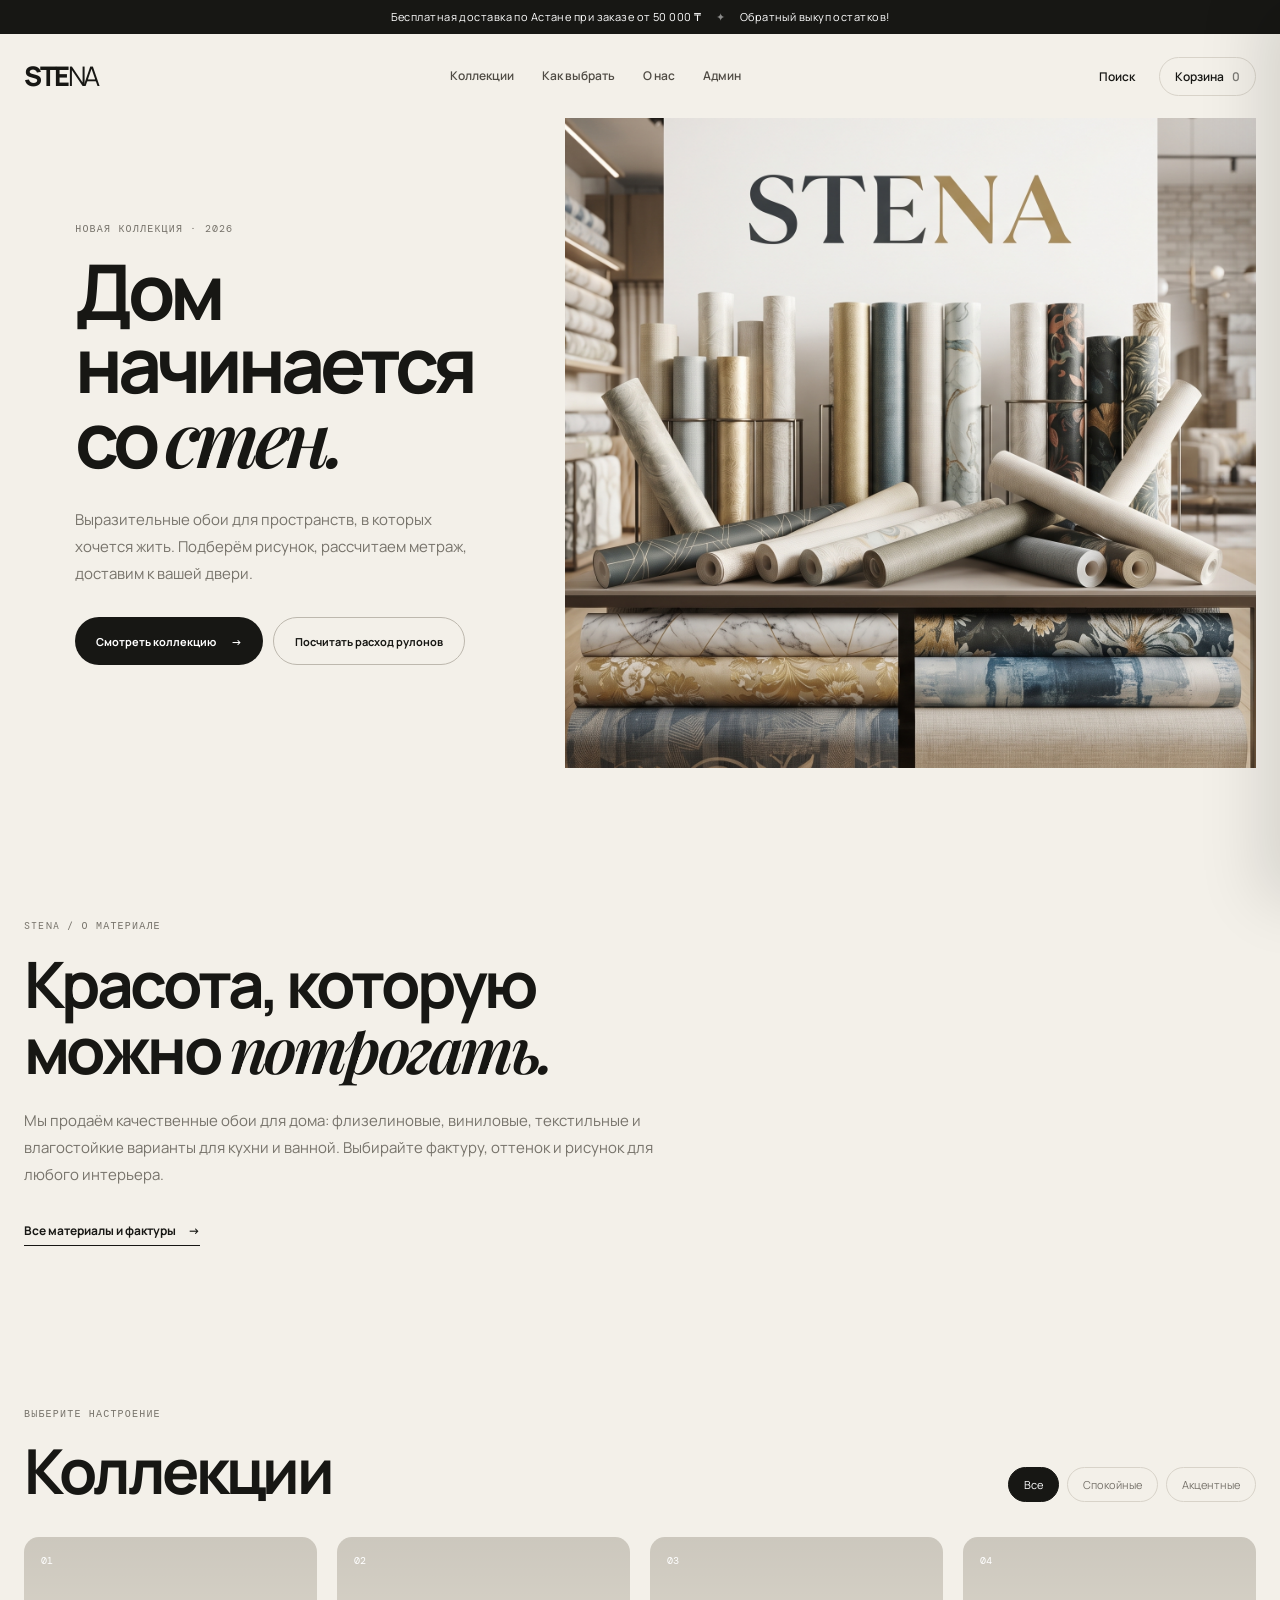
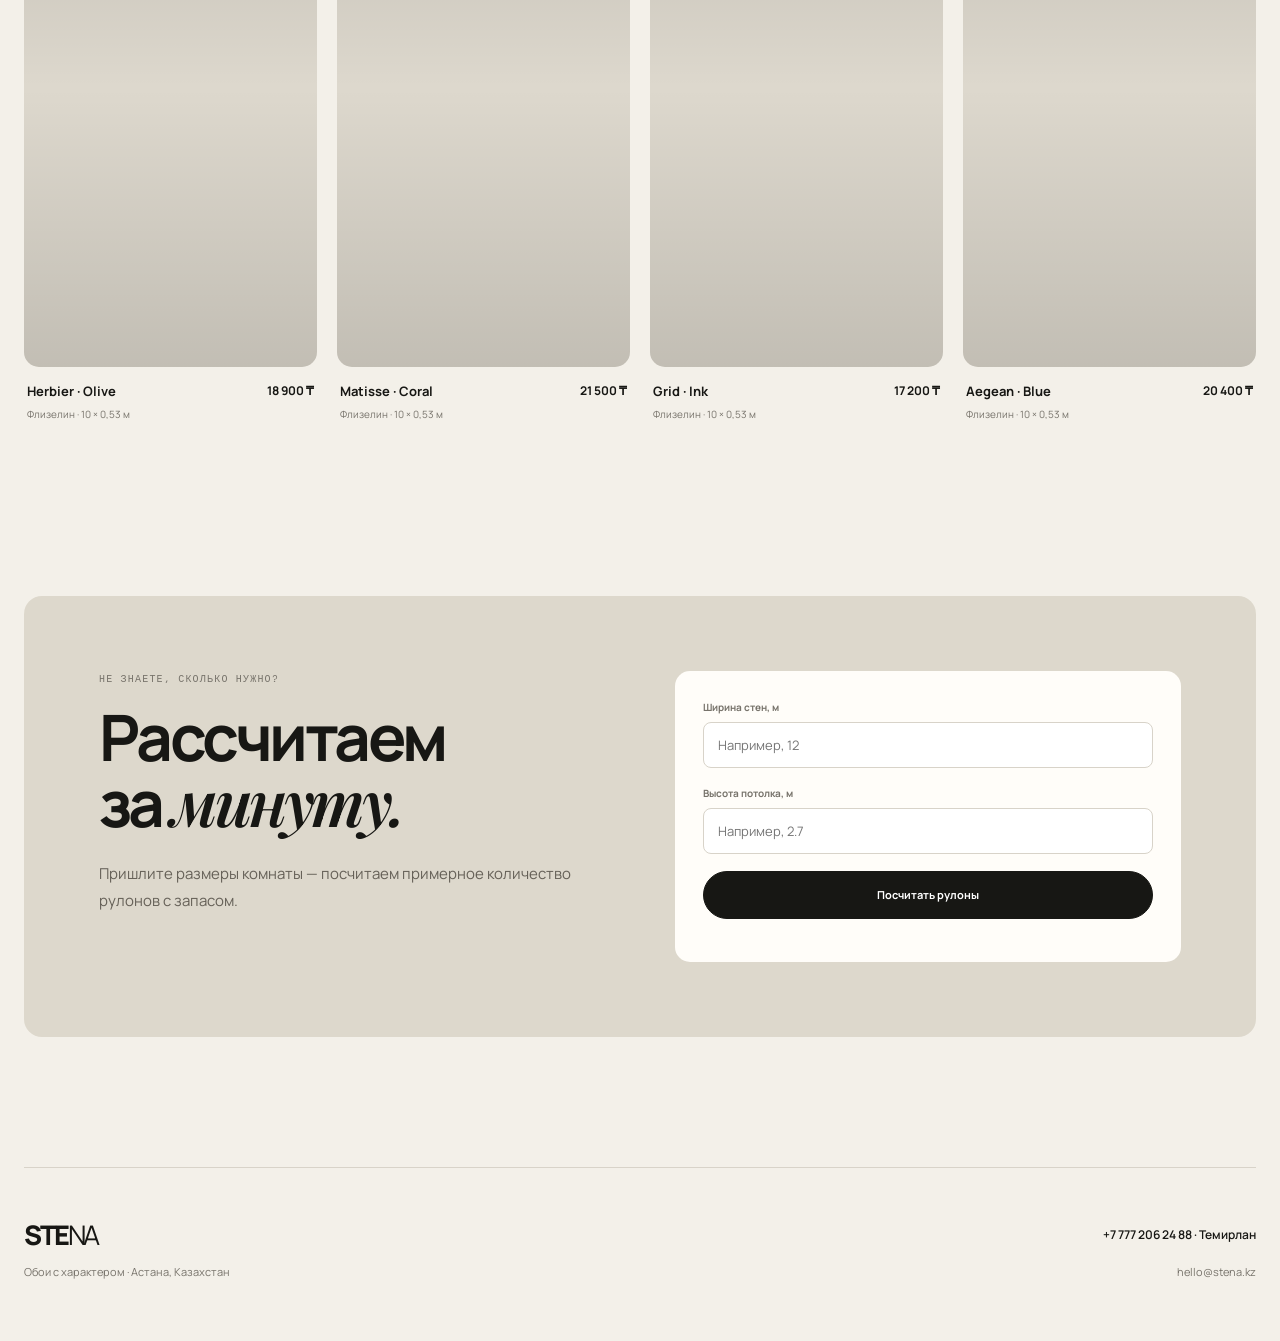
==== commit 2e10c294: "index.html" ====
--- a/index.html
+++ b/index.html
@@ -599,98 +599,7 @@
     id="overlay">
   </div>
 
-
-  <!-- МОДАЛЬНОЕ ОКНО ТОВАРА -->
-
-  <div
-    class="product-modal"
-    id="productModal"
-    aria-hidden="true">
-
-    <div
-      class="product-modal-box">
-
-      <button
-        class="product-modal-close"
-        id="productModalClose"
-        type="button">
-
-        ×
-
-      </button>
-
-
-      <div
-        class="product-modal-image"
-        id="productModalImage">
-      </div>
-
-
-      <div class="product-modal-info">
-
-        <p
-          class="eyebrow"
-          id="productModalCategory">
-        </p>
-
-        <h2
-          id="productModalName">
-        </h2>
-
-        <strong
-          id="productModalPrice">
-        </strong>
-
-
-        <div class="product-modal-details">
-
-          <div>
-
-            <span>
-              Материал
-            </span>
-
-            <b id="productModalMaterial">
-            </b>
-
-          </div>
-
-
-          <div>
-
-            <span>
-              Размер
-            </span>
-
-            <b id="productModalSize">
-            </b>
-
-          </div>
-
-        </div>
-
-
-        <p
-          id="productModalDescription">
-        </p>
-
-
-        <button
-          class="button dark full"
-          id="productModalAdd"
-          type="button">
-
-          Добавить в корзину +
-
-        </button>
-
-      </div>
-
-    </div>
-
-  </div>
-
-
+  
   <script src="supabase-config.js"></script>
   <script src="public-admin.js"></script>
   <script src="public-photo.js"></script>
--- a/styles.css
+++ b/styles.css
@@ -978,4 +978,41 @@
   .hero-buttons .button {
     width: 100%;
   }
-}+}
+
+
+/* =========================
+   ПЛАВАЮЩАЯ КОРЗИНА
+========================= */
+
+#floatingCartSlot {
+  position: fixed;
+
+  right: 24px;
+  bottom: 24px;
+
+  z-index: 80;
+
+  pointer-events: none;
+}
+
+#floatingCartSlot #cartButton {
+  pointer-events: auto;
+
+  background: var(--white);
+  color: var(--text);
+
+  border: 1px solid var(--line);
+  border-radius: 999px;
+
+  box-shadow: 0 8px 25px rgba(0, 0, 0, .12);
+}
+
+@media (max-width: 600px) {
+
+  #floatingCartSlot {
+    right: 14px;
+    bottom: 14px;
+  }
+
+}
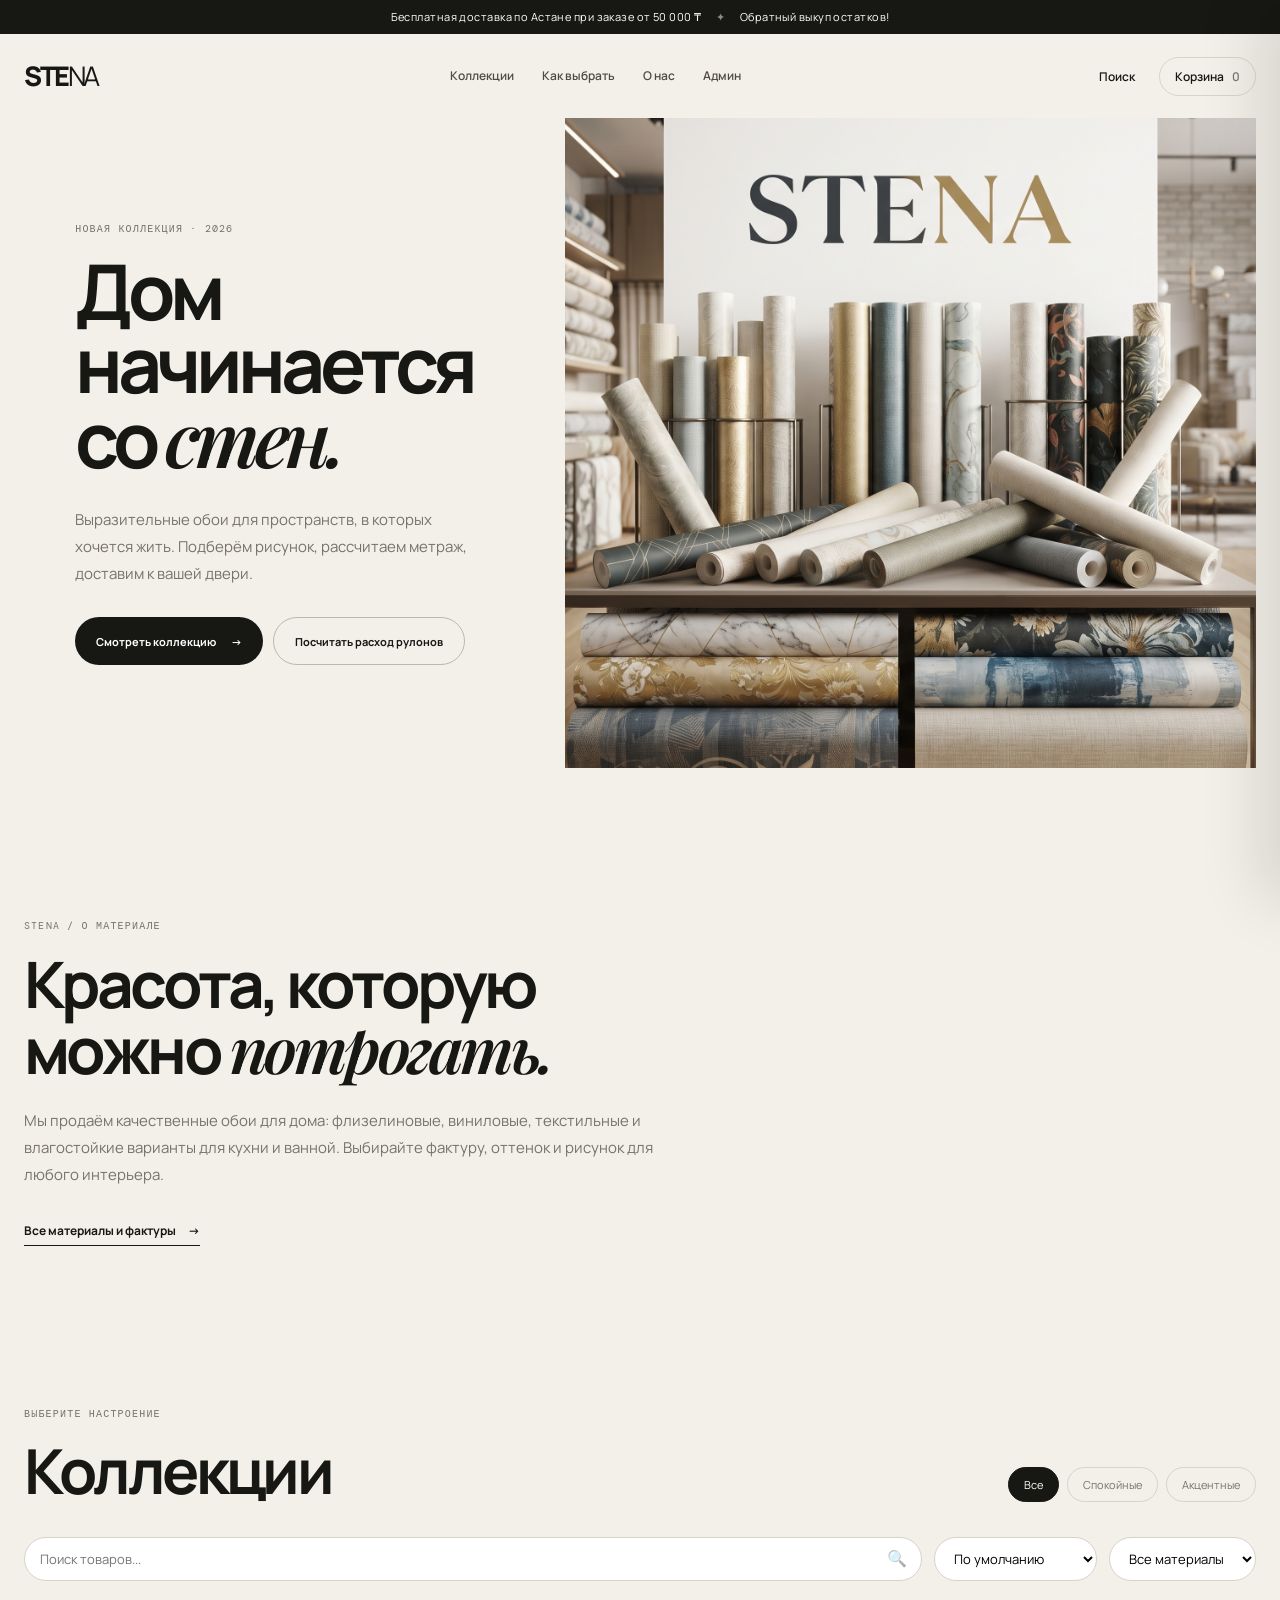
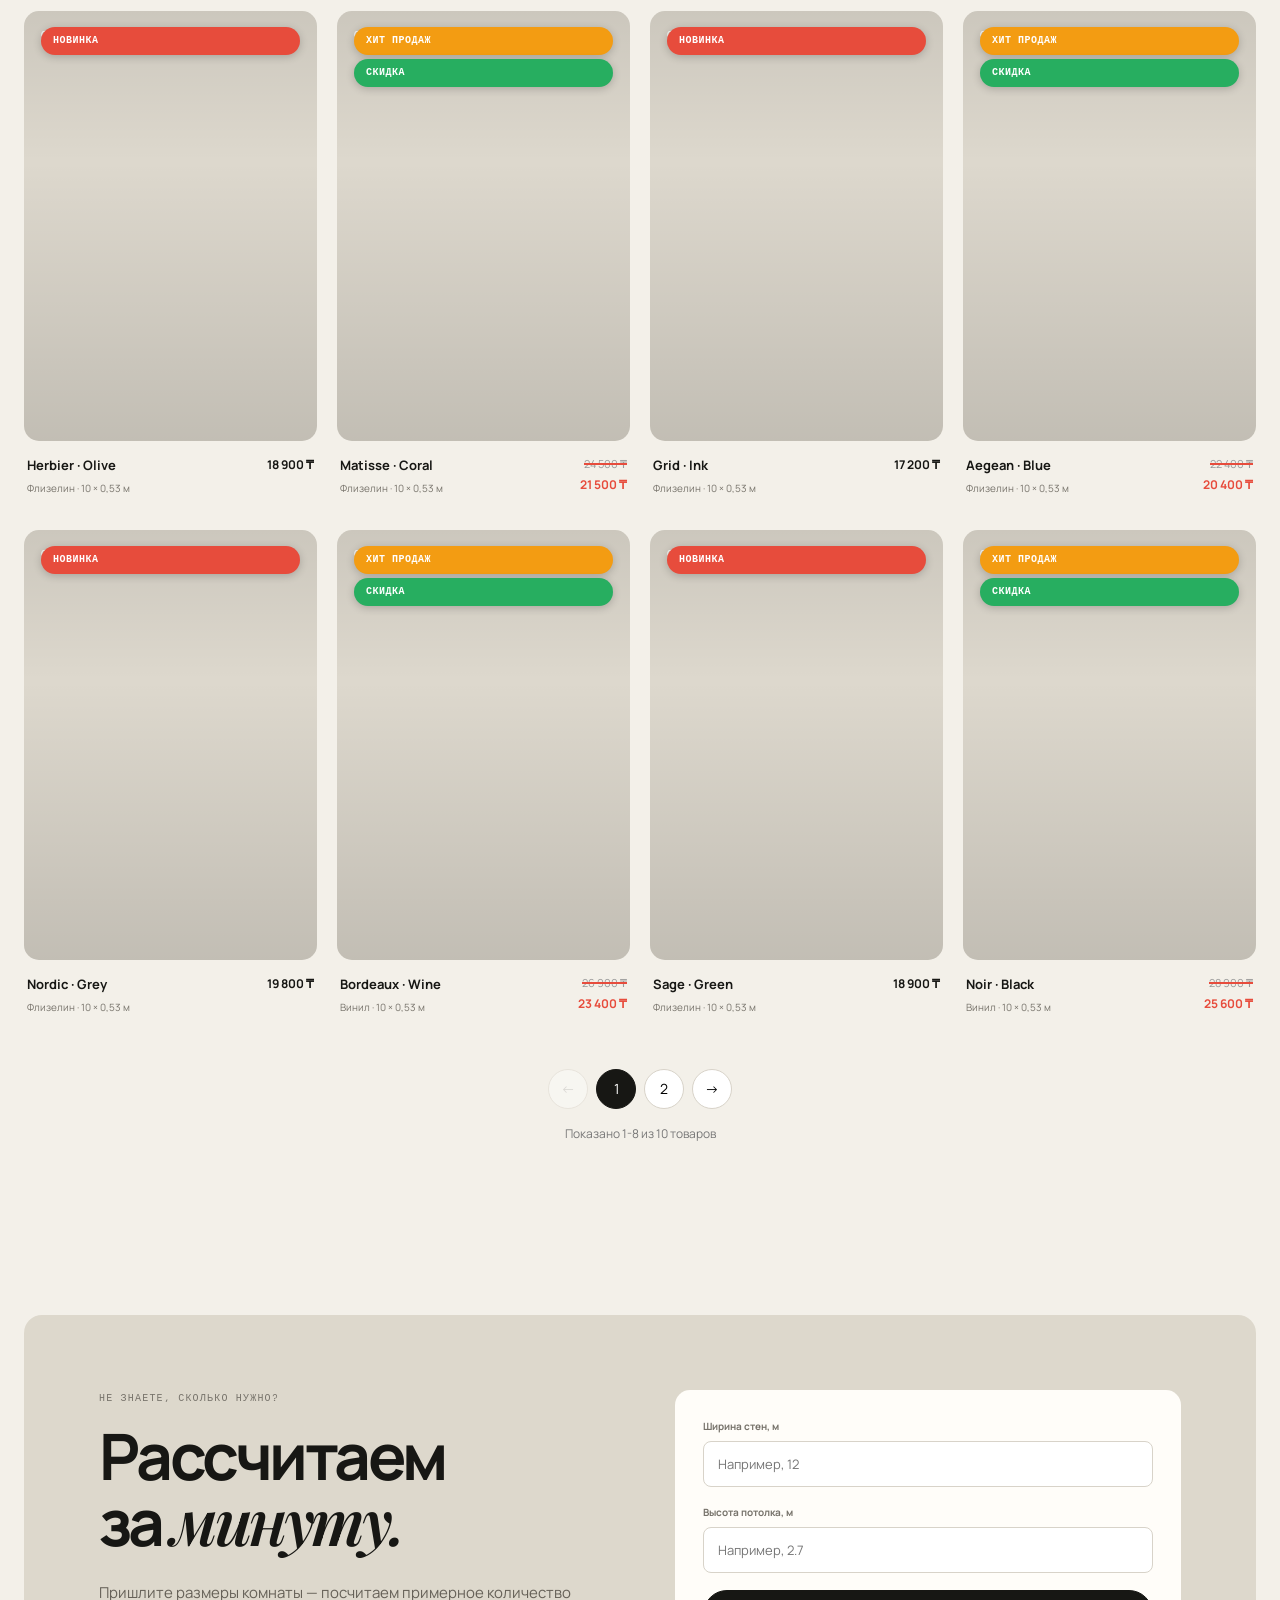
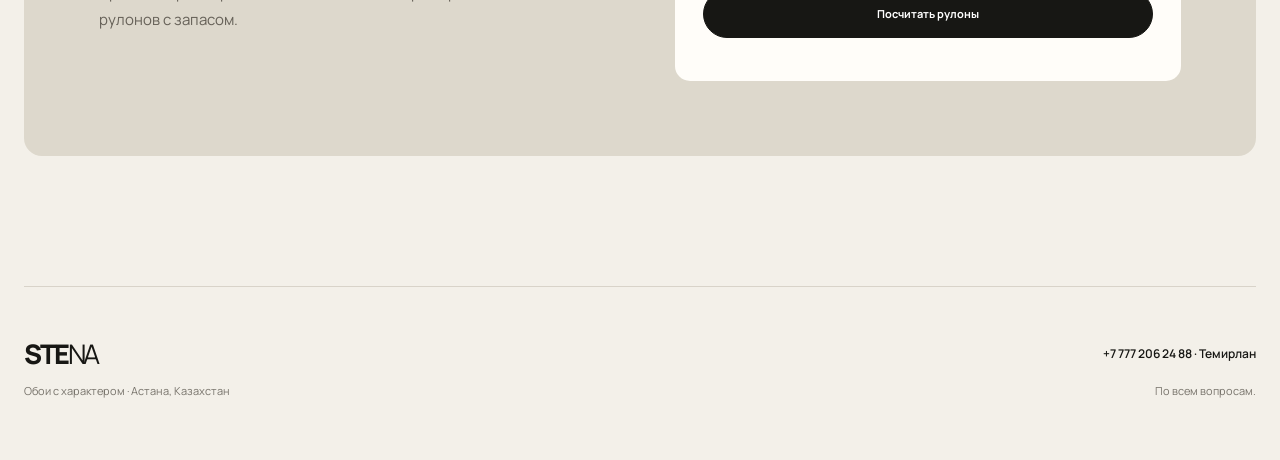
==== commit d8fae364: "index.html" ====
--- a/index.html
+++ b/index.html
@@ -17,6 +17,7 @@
   <link rel="stylesheet" href="styles.css">
   <link rel="stylesheet" href="hero.css">
   <link rel="stylesheet" href="responsive.css">
+  <link rel="stylesheet" href="product-modal.css">
 
 </head>
 
@@ -522,8 +523,8 @@
       +7 777 206 24 88 · Темирлан
     </p>
 
-    <a href="mailto:hello@stena.kz">
-      hello@stena.kz
+    <a href="wa.me/+77772062488">
+      По всем вопросам.
     </a>
 
   </footer>
@@ -599,11 +600,12 @@
     id="overlay">
   </div>
 
-  
+
   <script src="supabase-config.js"></script>
   <script src="public-admin.js"></script>
   <script src="public-photo.js"></script>
   <script src="supabase-sync.js"></script>
+  <script src="product-modal.js"></script>
   <script src="script.js"></script>
 
 </body>
--- a/product-modal.css
+++ b/product-modal.css
@@ -0,0 +1,207 @@
+.product{cursor:pointer}.product-modal-backdrop{position:fixed;inset:0;background:#102019bb;display:grid;place-items:center;padding:18px;z-index:10;opacity:0;pointer-events:none;transition:.2s}.product-modal-backdrop.show{opacity:1;pointer-events:auto}.product-modal{position:relative;background:#f7f1e7;width:min(470px,100%);padding:36px;color:#18241f}.modal-close{position:absolute;right:18px;top:12px;font-size:31px}.product-modal h2{font-size:42px;margin-bottom:8px}.modal-price{font-size:18px;font-weight:700;margin:0 0 22px}.product-modal ul{padding-left:20px;margin:0 0 24px;line-height:1.8;font-size:14px}.product-modal form{display:grid;gap:11px}.product-modal input{background:transparent;border:1px solid #bfb6a8;padding:13px;font:14px Manrope}.product-modal .button{justify-content:space-between;border:0}@media(max-width:600px){.product-modal{padding:27px 21px}.product-modal h2{font-size:35px}}
+.product{cursor:pointer}
+
+.product-modal-backdrop{
+  position:fixed;
+  inset:0;
+  background:#102019bb;
+  display:grid;
+  place-items:center;
+  padding:18px;
+  z-index:10;
+  opacity:0;
+  pointer-events:none;
+  transition:.2s;
+}
+
+.product-modal-backdrop.show{
+  opacity:1;
+  pointer-events:auto;
+}
+
+.product-modal{
+  position:relative;
+  background:#f7f1e7;
+  width:min(470px,100%);
+  padding:36px;
+  color:#18241f;
+  max-height:90vh;
+  overflow-y:auto;
+}
+
+.modal-close{
+  position:absolute;
+  right:18px;
+  top:12px;
+  font-size:31px;
+  background:transparent;
+  border:none;
+  cursor:pointer;
+  color:#18241f;
+}
+
+.product-modal h2{
+  font-size:42px;
+  margin-bottom:8px;
+}
+
+.modal-price-row{
+  display:flex;
+  align-items:center;
+  gap:12px;
+  margin-bottom:22px;
+}
+
+.modal-price{
+  font-size:18px;
+  font-weight:700;
+  margin:0;
+}
+
+.modal-kind{
+  font-size:11px;
+  background:#18241f;
+  color:#f7f1e7;
+  padding:4px 10px;
+  border-radius:999px;
+}
+
+.modal-details{
+  display:grid;
+  gap:10px;
+  margin-bottom:22px;
+  border-top:1px solid #bfb6a8;
+  border-bottom:1px solid #bfb6a8;
+  padding:15px 0;
+}
+
+.modal-detail-item{
+  display:flex;
+  justify-content:space-between;
+  gap:15px;
+}
+
+.detail-label{
+  font-size:12px;
+  color:#77736b;
+}
+
+.detail-value{
+  font-size:13px;
+  font-weight:600;
+  text-align:right;
+}
+
+.modal-description{
+  font-size:14px;
+  line-height:1.7;
+  margin-bottom:24px;
+  color:#333;
+}
+
+.product-modal form{
+  display:grid;
+  gap:11px;
+}
+
+.product-modal input{
+  background:transparent;
+  border:1px solid #bfb6a8;
+  padding:13px;
+  font:14px Manrope;
+  border-radius:7px;
+}
+
+.product-modal .button{
+  justify-content:space-between;
+  border:0;
+  width:100%;
+}
+
+.product-modal-image{
+  width:100%;
+  height:200px;
+  border-radius:10px;
+  background:#ddd8cd;
+  margin-bottom:20px;
+  background-size:cover;
+  background-position:center;
+}
+
+@media(max-width:600px){
+  .product-modal{
+    padding:27px 21px;
+  }
+  
+  .product-modal h2{
+    font-size:35px;
+  }
+  
+  .modal-detail-item{
+    flex-direction:column;
+    gap:3px;
+  }
+  
+  .detail-value{
+    text-align:left;
+  }
+}
+
+.modal-new-badge {
+  background: #e74c3c;
+  color: white;
+  padding: 4px 10px;
+  border-radius: 999px;
+  font-size: 10px;
+  font-weight: 700;
+  text-transform: uppercase;
+  letter-spacing: 0.5px;
+}
+
+.modal-price-row {
+  display: flex;
+  align-items: center;
+  gap: 8px;
+  flex-wrap: wrap;
+  margin-bottom: 22px;
+}
+
+.modal-old-price {
+  font-size: 14px;
+  color: #999;
+  text-decoration: line-through;
+  text-decoration-color: #e74c3c;
+  text-decoration-thickness: 2px;
+}
+
+.modal-new-badge,
+.modal-hit-badge,
+.modal-sale-badge {
+  font-size: 10px;
+  font-weight: 700;
+  padding: 4px 10px;
+  border-radius: 999px;
+  text-transform: uppercase;
+  letter-spacing: 0.5px;
+}
+
+.modal-new-badge {
+  background: #e74c3c;
+  color: white;
+}
+
+.modal-hit-badge {
+  background: #f39c12;
+  color: white;
+}
+
+.modal-sale-badge {
+  background: #27ae60;
+  color: white;
+}
+
+@media (max-width: 600px) {
+  .modal-price-row {
+    gap: 6px;
+  }
+}
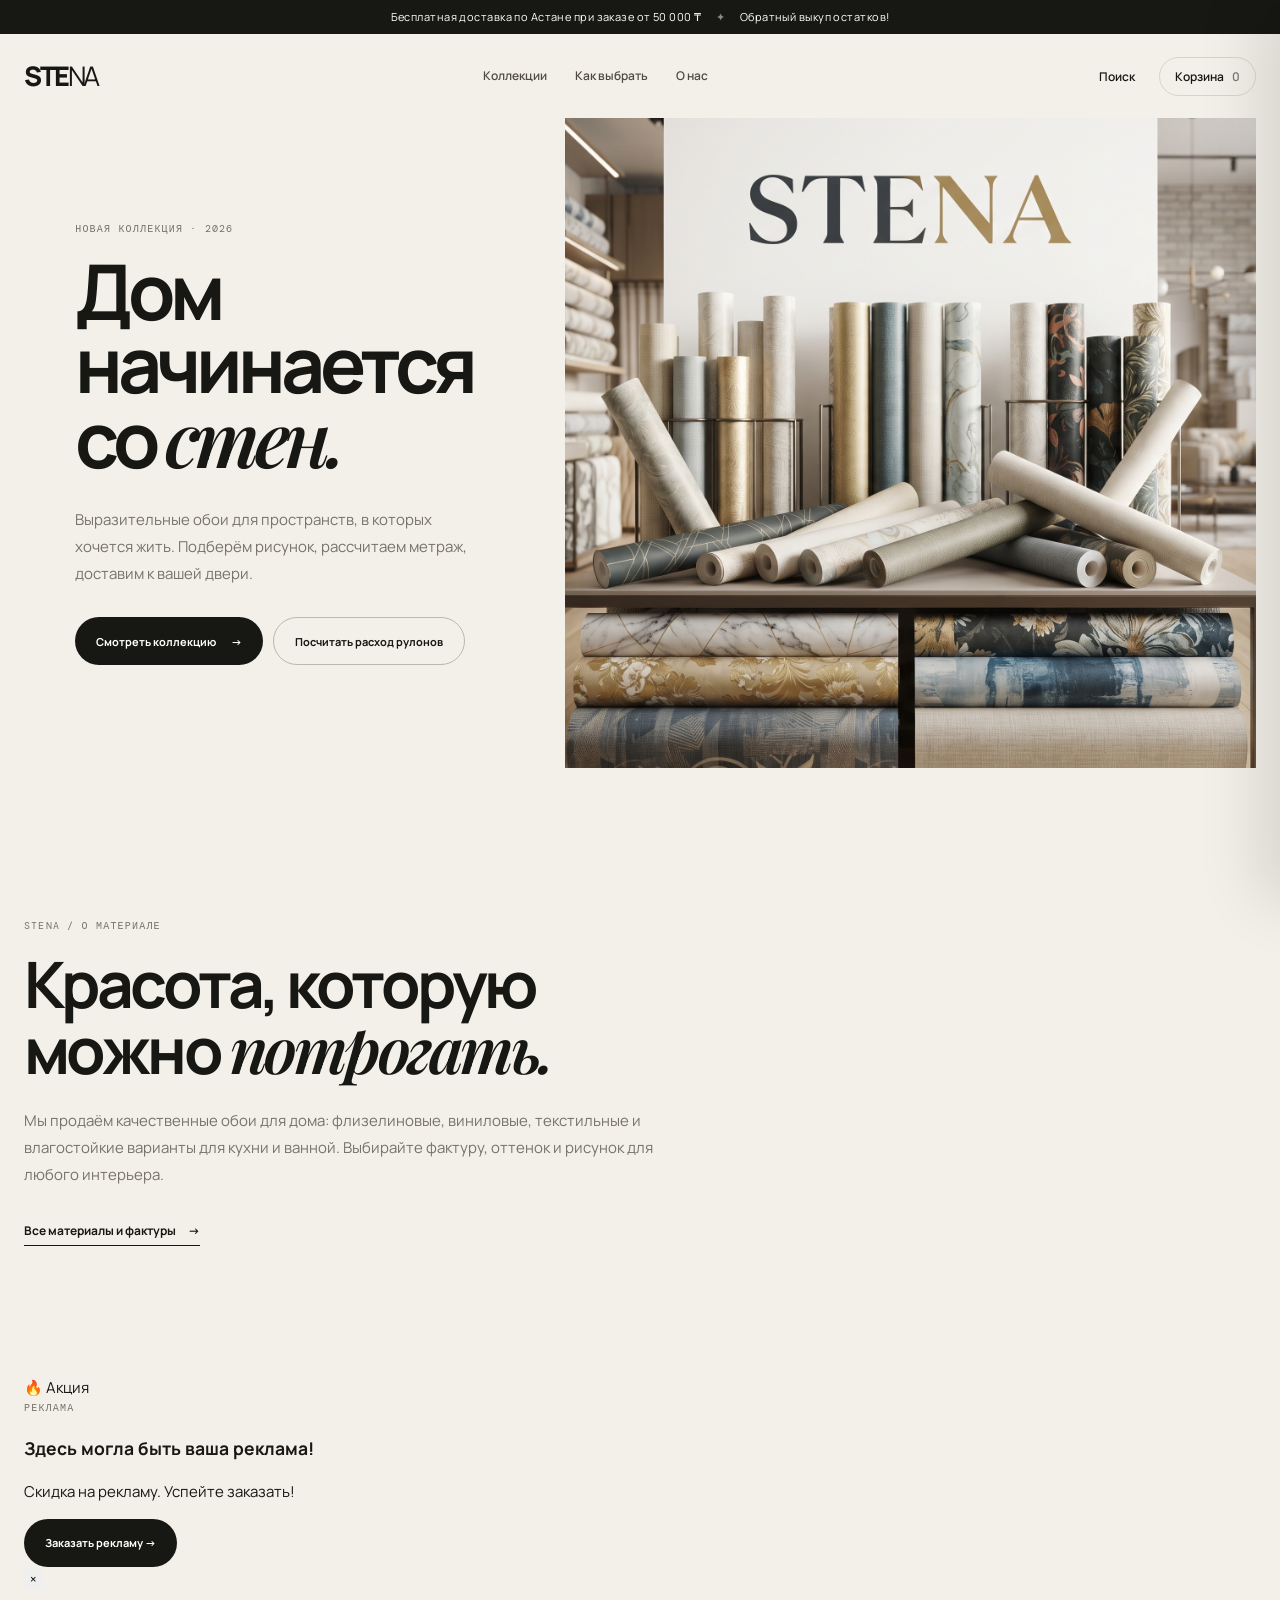
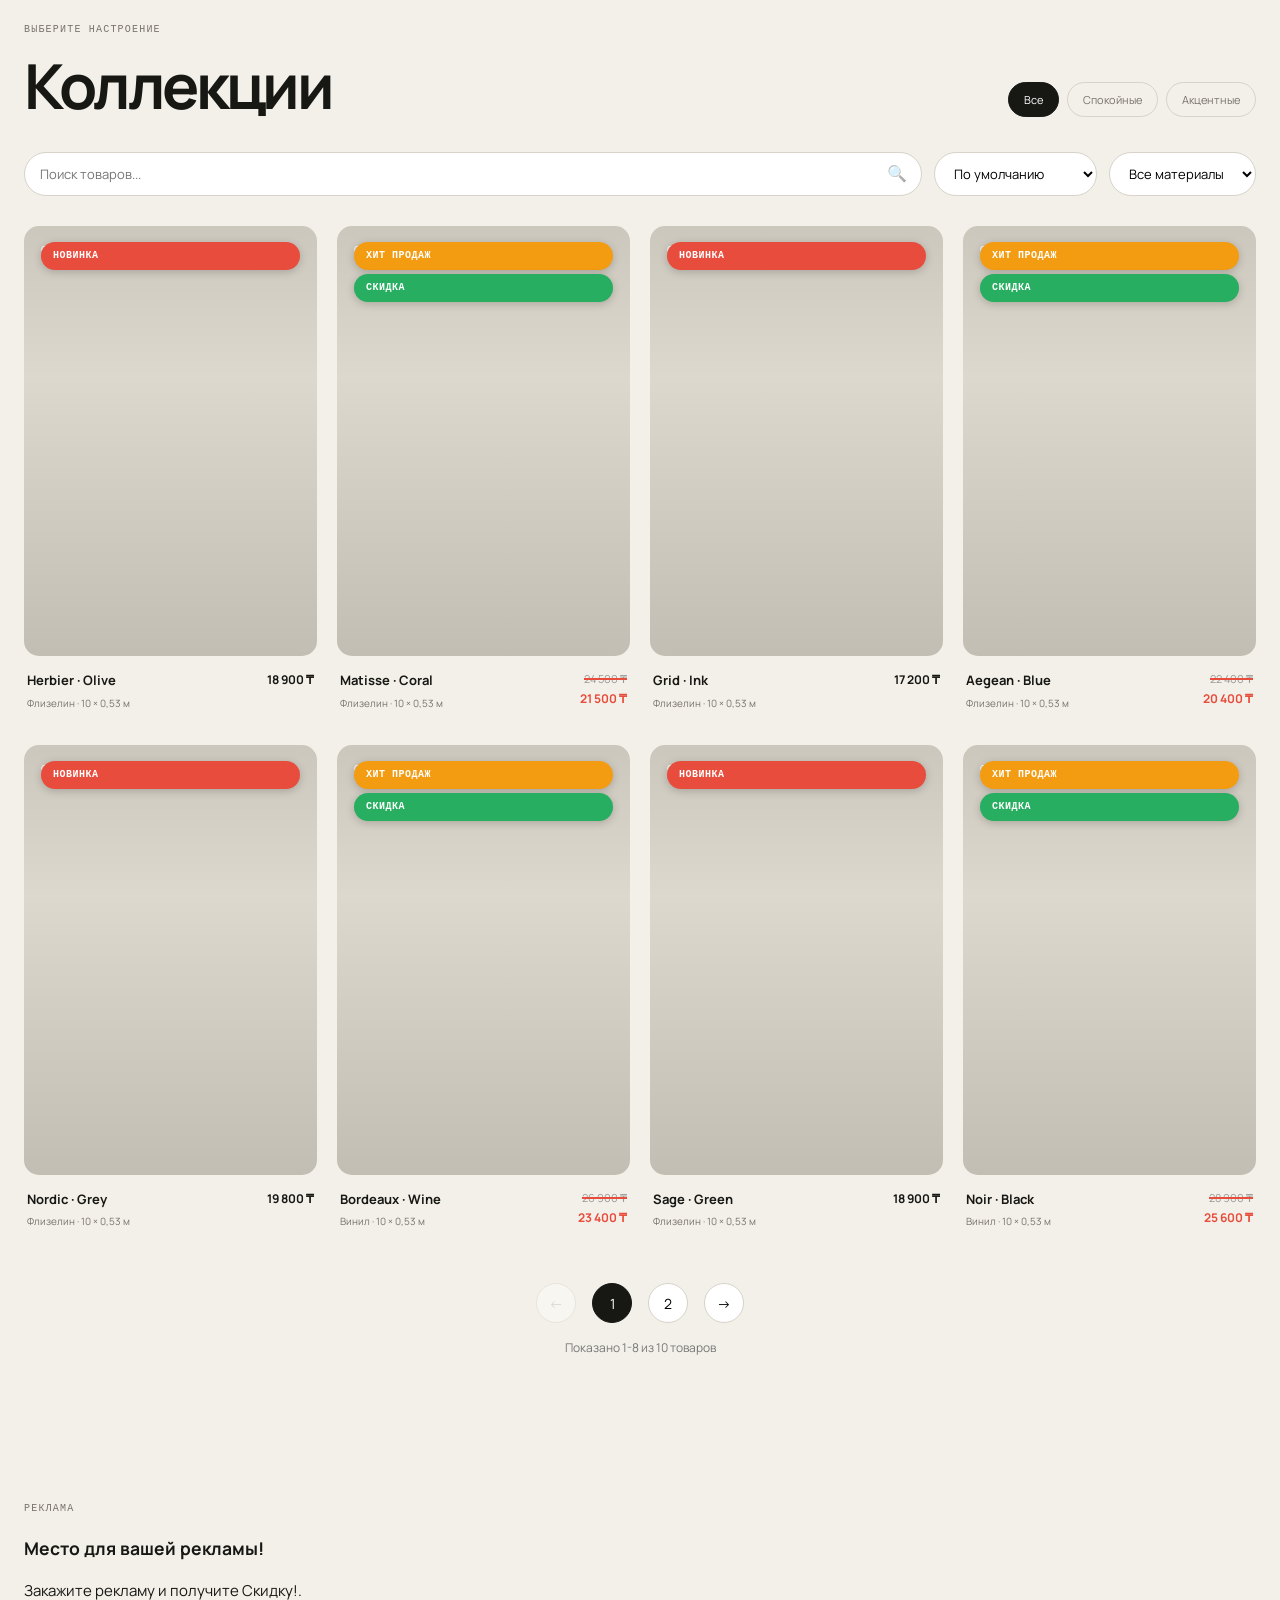
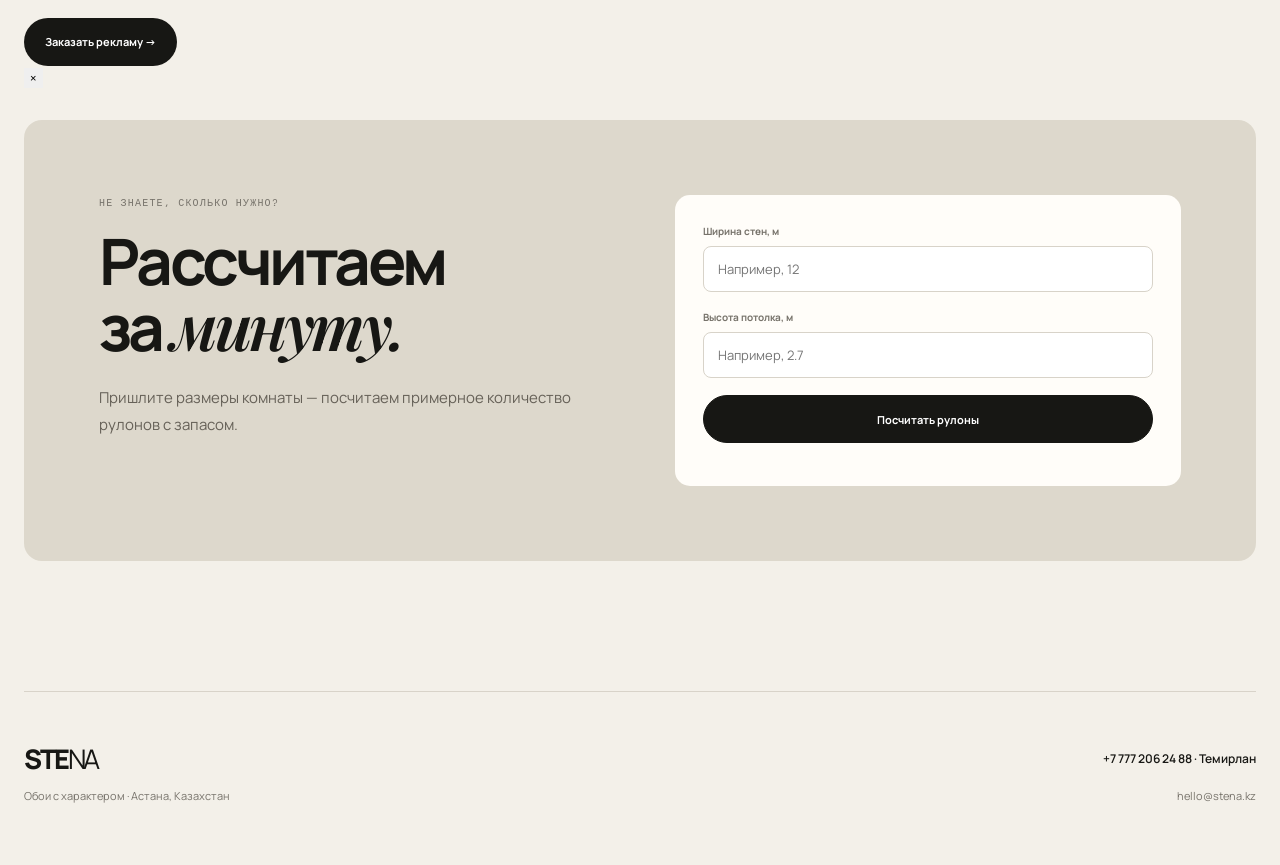
==== commit 68954c5b: "index.html" ====
--- a/index.html
+++ b/index.html
@@ -39,7 +39,6 @@
       <a href="#catalog">Коллекции</a>
       <a href="#how">Как выбрать</a>
       <a href="#about">О нас</a>
-      <a href="admin.html">Админ</a>
     </nav>
 
     <div class="header-actions">
@@ -156,6 +155,18 @@
 
     </section>
 
+    <!-- РЕКЛАМНЫЙ БАННЕР -->
+    <section class="ad-banner">
+      <div class="ad-badge">🔥 Акция</div>
+      <div class="ad-content">
+        <p class="eyebrow">Реклама</p>
+        <h3>Здесь могла быть ваша реклама!</h3>
+        <p>Скидка на рекламу. Успейте заказать!</p>
+        <a href="#catalog" class="button dark">Заказать рекламу →</a>
+      </div>
+      <button class="ad-close" aria-label="Закрыть рекламу">×</button>
+    </section>
+
 
     <!-- КАТАЛОГ -->
 
@@ -420,6 +431,17 @@
 
       </div>
 
+    </section>
+
+    <!-- РЕКЛАМНЫЙ БАННЕР -->
+    <section class="ad-banner">
+      <div class="ad-content">
+        <p class="eyebrow">Реклама</p>
+        <h3>Место для вашей рекламы!</h3>
+        <p>Закажите рекламу и получите Скидку!.</p>
+        <a href="#catalog" class="button dark">Заказать рекламу →</a>
+      </div>
+      <button class="ad-close" aria-label="Закрыть рекламу">×</button>
     </section>
 
 
@@ -523,8 +545,8 @@
       +7 777 206 24 88 · Темирлан
     </p>
 
-    <a href="wa.me/+77772062488">
-      По всем вопросам.
+    <a href="mailto:hello@stena.kz">
+      hello@stena.kz
     </a>
 
   </footer>
--- a/styles.css
+++ b/styles.css
@@ -1016,3 +1016,109 @@
   }
 
 }
+
+/* Стили для фильтров */
+.search-filter-bar {
+  display: flex;
+  gap: 12px;
+  margin-bottom: 30px;
+  flex-wrap: wrap;
+  align-items: center;
+}
+
+.search-box {
+  position: relative;
+  flex: 1;
+  min-width: 200px;
+}
+
+.search-box input {
+  width: 100%;
+  height: 44px;
+  padding: 0 40px 0 15px;
+  border: 1px solid #d8d3c9;
+  border-radius: 999px;
+  background: white;
+  font-family: inherit;
+  font-size: 13px;
+  outline: none;
+  transition: border-color 0.2s;
+}
+
+.search-box input:focus {
+  border-color: #171714;
+}
+
+.search-icon {
+  position: absolute;
+  right: 15px;
+  top: 50%;
+  transform: translateY(-50%);
+  font-size: 16px;
+  opacity: 0.5;
+  pointer-events: none;
+}
+
+.filter-group select {
+  height: 44px;
+  padding: 0 15px;
+  border: 1px solid #d8d3c9;
+  border-radius: 999px;
+  background: white;
+  font-family: inherit;
+  font-size: 13px;
+  outline: none;
+  cursor: pointer;
+}
+
+.pagination {
+  margin-top: 40px;
+  text-align: center;
+}
+
+.page-btn {
+  width: 40px;
+  height: 40px;
+  border: 1px solid #d8d3c9;
+  border-radius: 50%;
+  background: white;
+  cursor: pointer;
+  margin: 0 4px;
+  font-size: 14px;
+  transition: all 0.2s;
+}
+
+.page-btn.active {
+  background: #171714;
+  color: white;
+}
+
+.page-btn:disabled {
+  opacity: 0.4;
+}
+
+.new-badge {
+  position: absolute;
+  top: 16px;
+  right: 17px;
+  background: #e74c3c;
+  color: white;
+  padding: 5px 10px;
+  border-radius: 999px;
+  font-size: 10px;
+  font-weight: 700;
+  z-index: 4;
+  text-transform: uppercase;
+  box-shadow: 0 2px 8px rgba(231, 76, 60, 0.3);
+}
+
+@media (max-width: 768px) {
+  .search-filter-bar {
+    flex-direction: column;
+  }
+  
+  .search-box,
+  .filter-group {
+    width: 100%;
+  }
+}
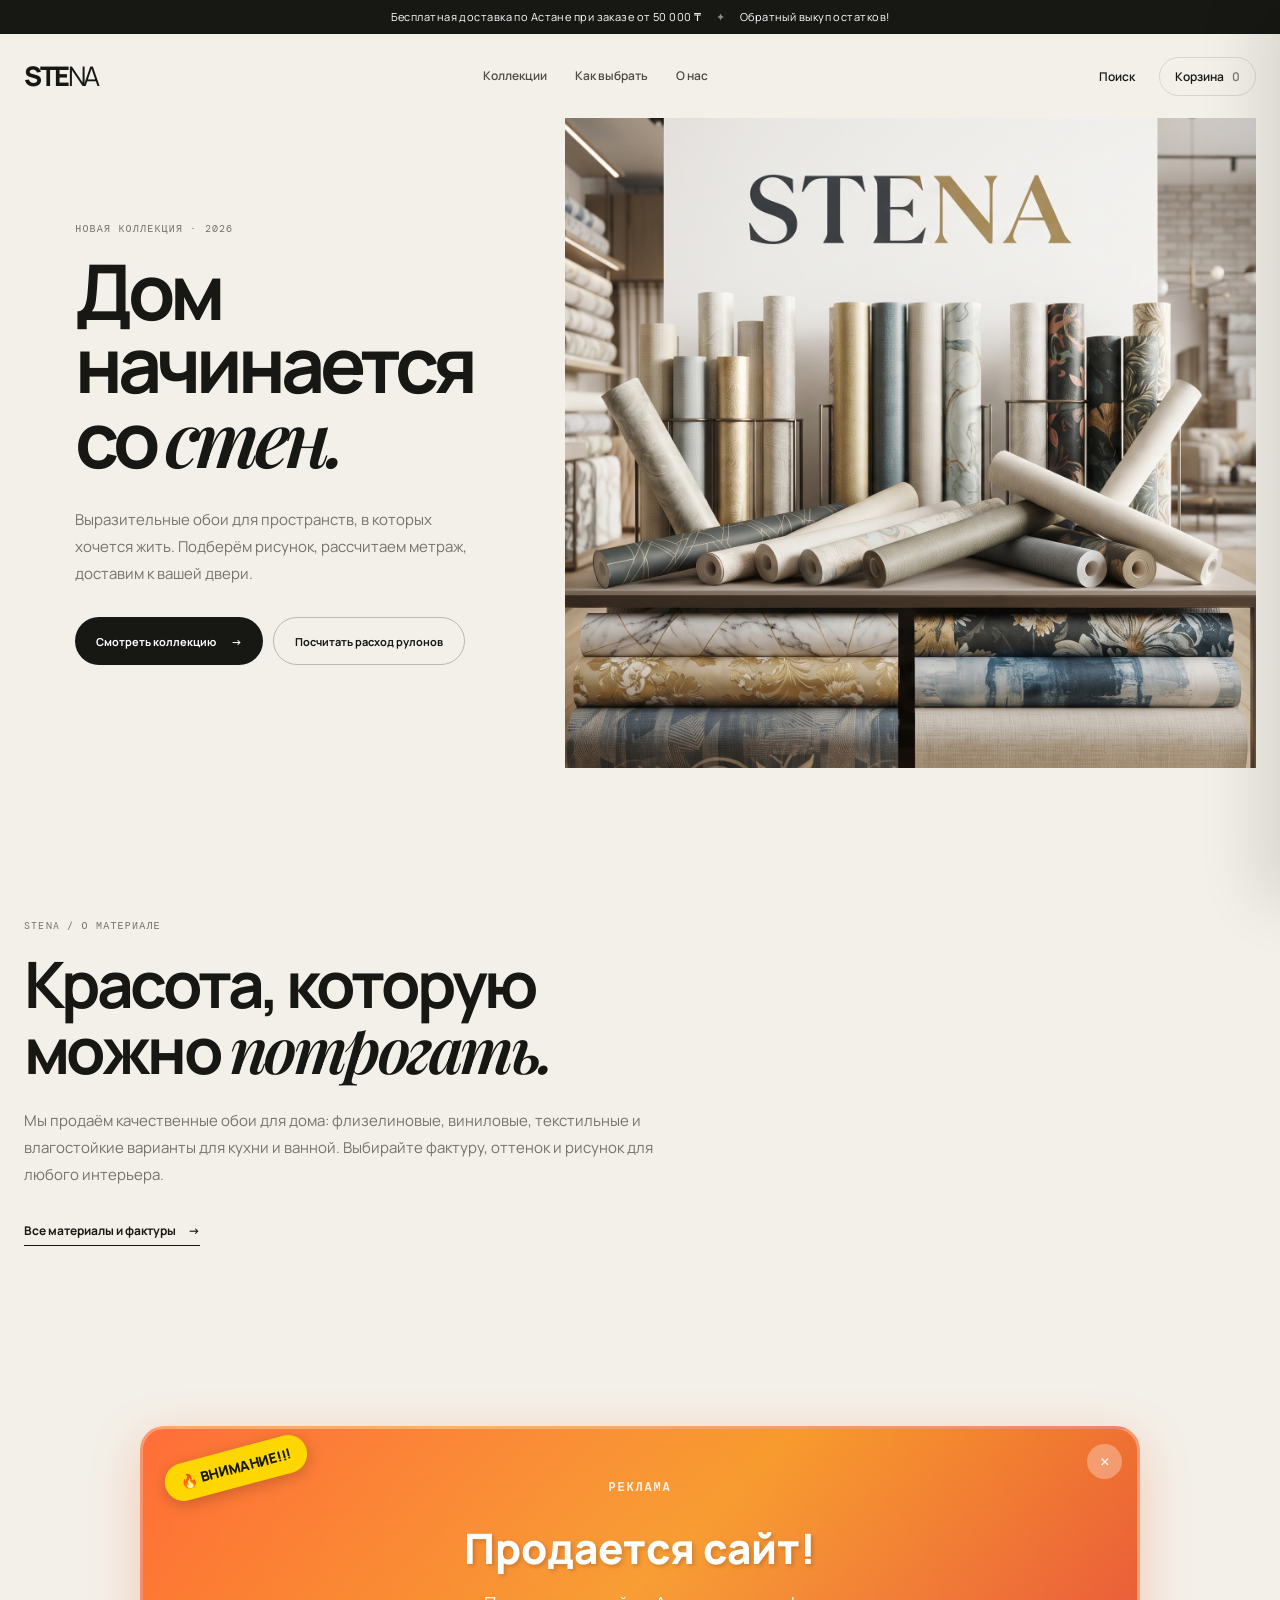
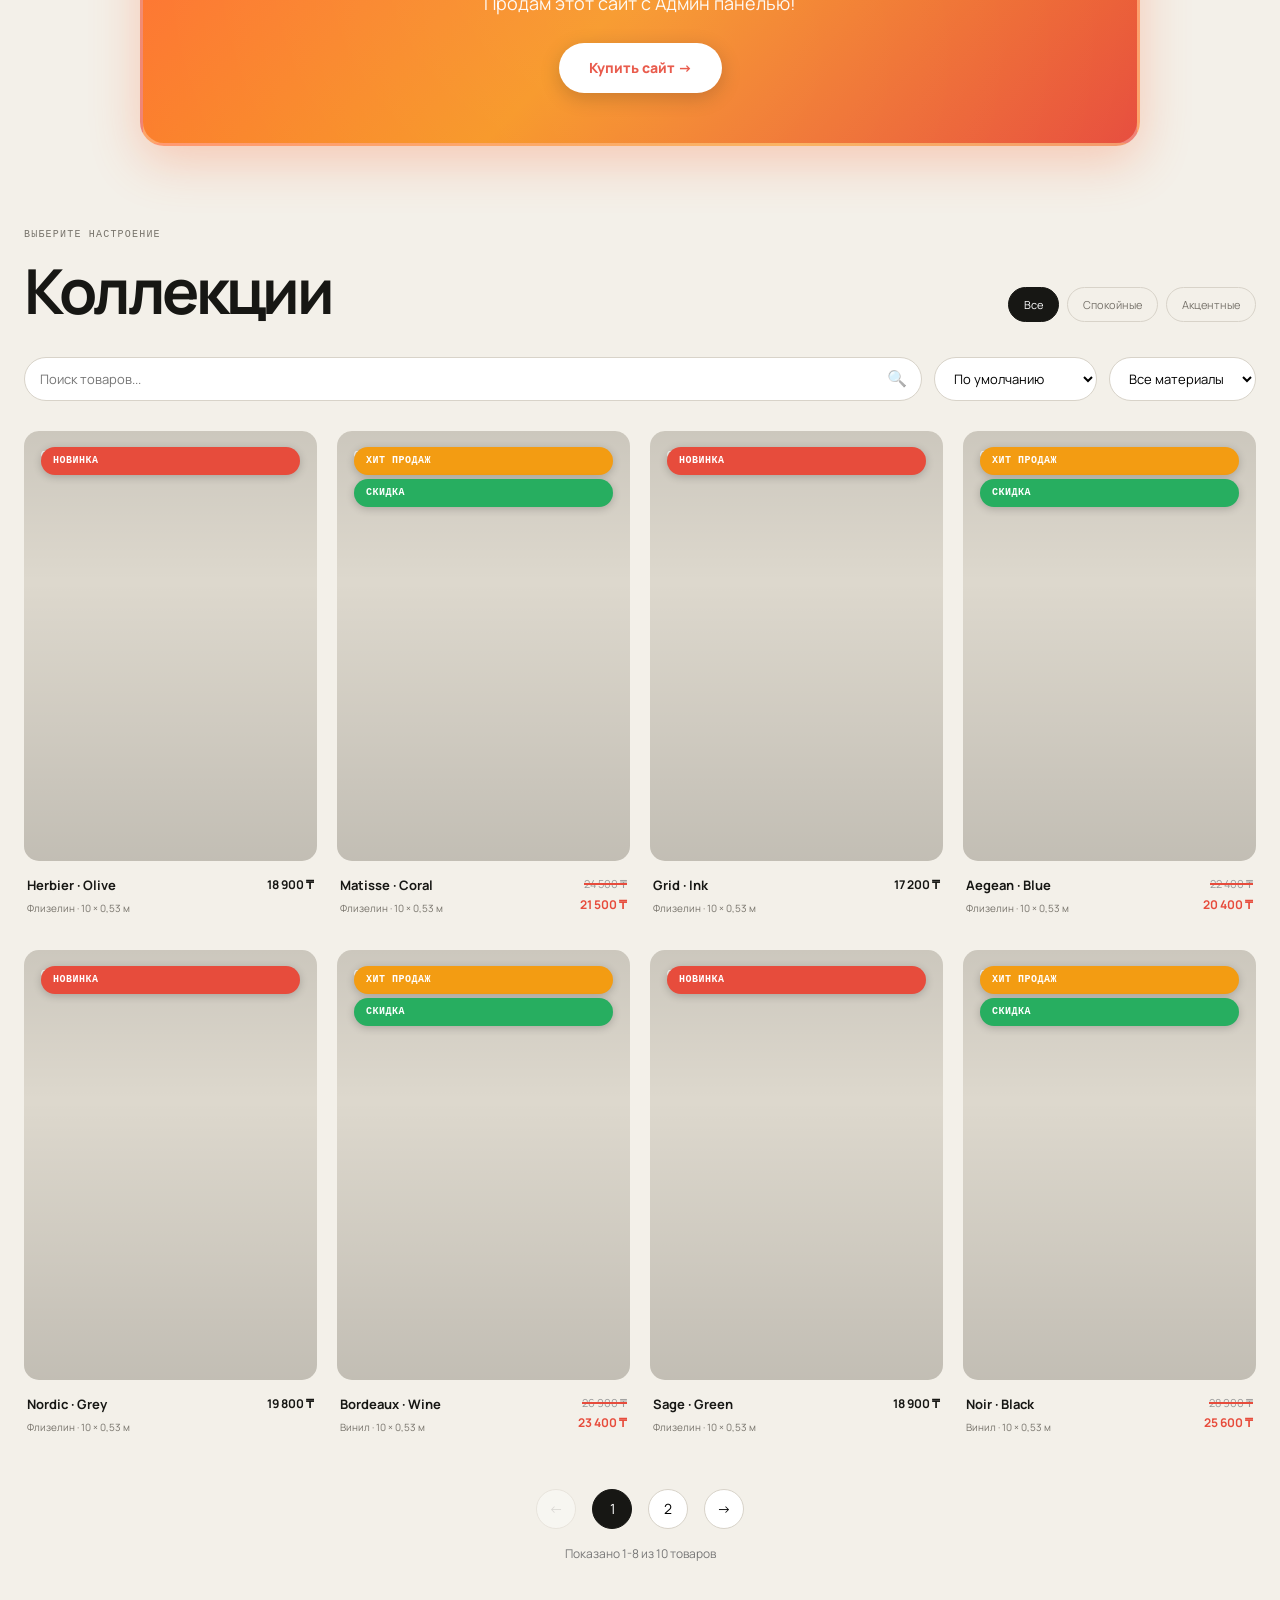
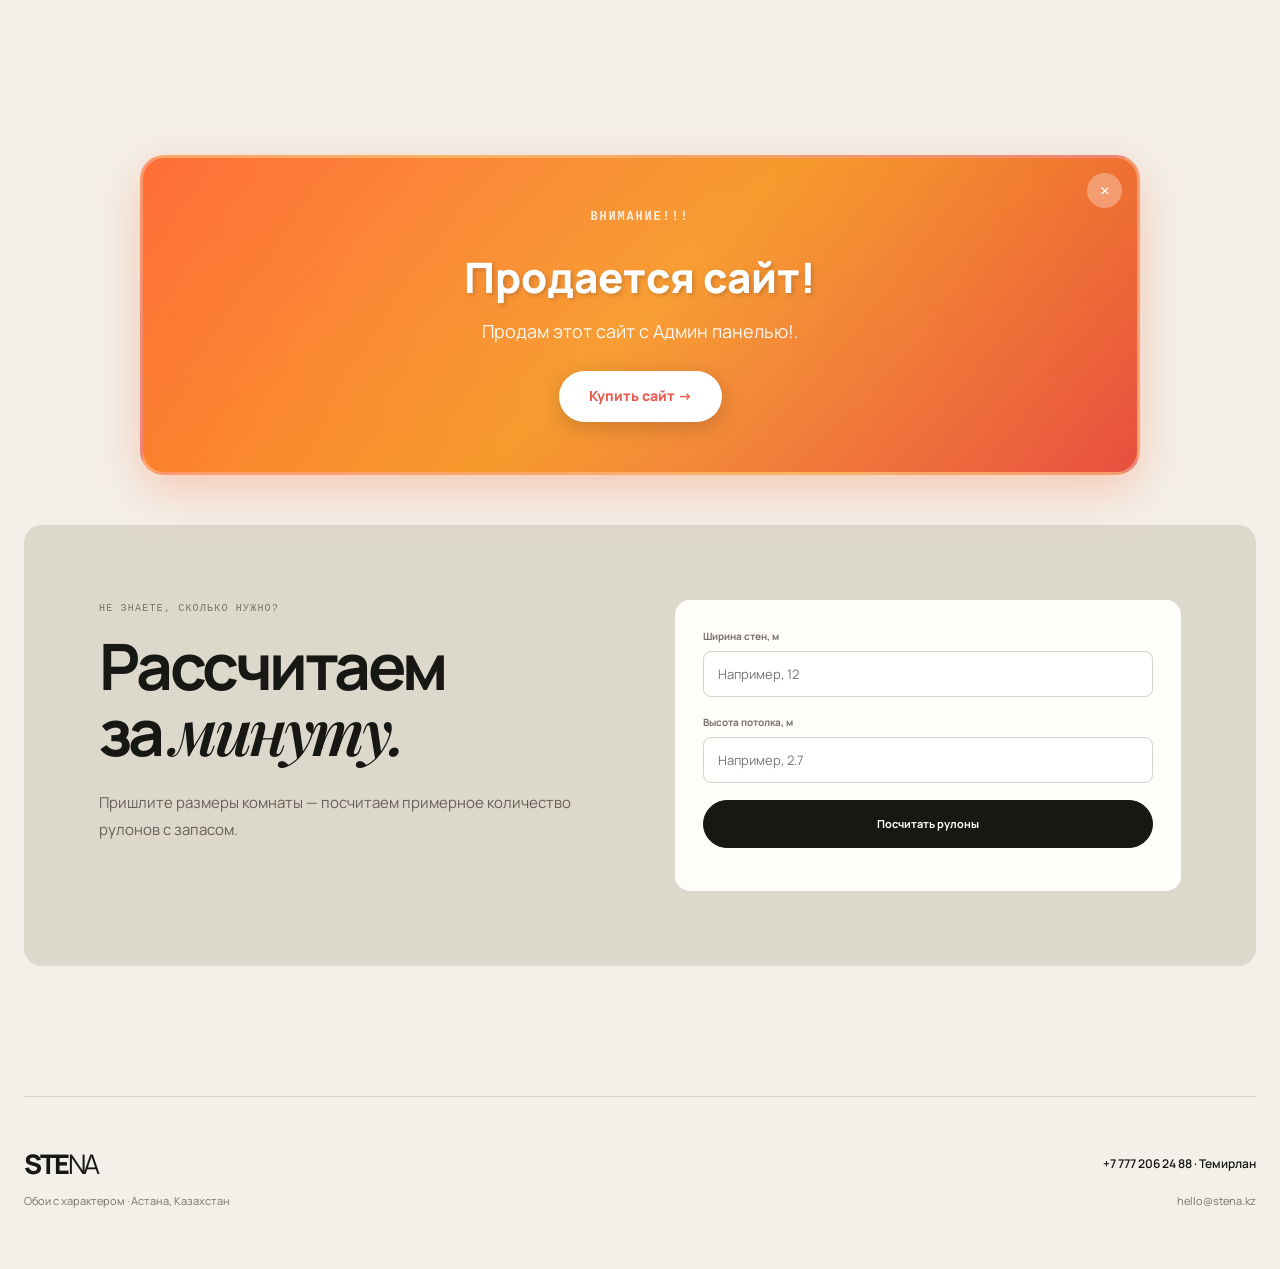
==== commit bc14986b: "index.html" ====
--- a/index.html
+++ b/index.html
@@ -157,12 +157,12 @@
 
     <!-- РЕКЛАМНЫЙ БАННЕР -->
     <section class="ad-banner">
-      <div class="ad-badge">🔥 Акция</div>
+      <div class="ad-badge">🔥 ВНИМАНИЕ!!!</div>
       <div class="ad-content">
         <p class="eyebrow">Реклама</p>
-        <h3>Здесь могла быть ваша реклама!</h3>
-        <p>Скидка на рекламу. Успейте заказать!</p>
-        <a href="#catalog" class="button dark">Заказать рекламу →</a>
+        <h3>Продается сайт!</h3>
+        <p>Продам этот сайт с Админ панелью!</p>
+        <a href="#catalog" class="button dark">Купить сайт →</a>
       </div>
       <button class="ad-close" aria-label="Закрыть рекламу">×</button>
     </section>
@@ -436,10 +436,10 @@
     <!-- РЕКЛАМНЫЙ БАННЕР -->
     <section class="ad-banner">
       <div class="ad-content">
-        <p class="eyebrow">Реклама</p>
-        <h3>Место для вашей рекламы!</h3>
-        <p>Закажите рекламу и получите Скидку!.</p>
-        <a href="#catalog" class="button dark">Заказать рекламу →</a>
+        <p class="eyebrow">Внимание!!!</p>
+        <h3>Продается сайт!</h3>
+        <p>Продам этот сайт с Админ панелью!.</p>
+        <a href="#catalog" class="button dark">Купить сайт →</a>
       </div>
       <button class="ad-close" aria-label="Закрыть рекламу">×</button>
     </section>
--- a/styles.css
+++ b/styles.css
@@ -1122,3 +1122,140 @@
     width: 100%;
   }
 }
+
+/* =========================
+   РЕКЛАМНЫЙ БАННЕР (яркий)
+========================= */
+
+.ad-banner {
+  position: relative;
+  margin: 50px auto;
+  max-width: 1000px;
+  padding: 50px 40px;
+  background: linear-gradient(135deg, #ff6b35, #f7931e, #e74c3c);
+  border-radius: 24px;
+  color: white;
+  text-align: center;
+  overflow: hidden;
+  box-shadow: 0 15px 50px rgba(255, 107, 53, 0.3);
+  border: 3px solid rgba(255, 255, 255, 0.3);
+}
+
+/* Анимированный фон */
+.ad-banner::before {
+  content: '';
+  position: absolute;
+  top: -50%;
+  left: -50%;
+  width: 200%;
+  height: 200%;
+  background: radial-gradient(circle, rgba(255,255,255,0.1) 0%, transparent 60%);
+  animation: ad-shine 3s ease-in-out infinite;
+}
+
+@keyframes ad-shine {
+  0%, 100% {
+    transform: translate(0, 0);
+  }
+  50% {
+    transform: translate(10%, 10%);
+  }
+}
+
+/* Бейдж акции */
+.ad-badge {
+  position: absolute;
+  top: 20px;
+  left: 20px;
+  background: #ffd700;
+  color: #171714;
+  font-size: 14px;
+  font-weight: 800;
+  padding: 8px 16px;
+  border-radius: 999px;
+  transform: rotate(-15deg);
+  box-shadow: 0 4px 15px rgba(0, 0, 0, 0.2);
+  animation: badge-pulse 1.5s ease-in-out infinite;
+}
+
+@keyframes badge-pulse {
+  0%, 100% {
+    transform: rotate(-15deg) scale(1);
+  }
+  50% {
+    transform: rotate(-15deg) scale(1.1);
+  }
+}
+
+.ad-banner .eyebrow {
+  color: rgba(255, 255, 255, 0.9);
+  font-size: 12px;
+  font-weight: 700;
+  letter-spacing: 0.15em;
+}
+
+.ad-banner h3 {
+  margin: 0 0 15px;
+  font-size: 42px;
+  line-height: 1.2;
+  font-weight: 800;
+  text-shadow: 2px 2px 4px rgba(0, 0, 0, 0.2);
+}
+
+.ad-banner p {
+  margin: 0 0 25px;
+  font-size: 18px;
+  opacity: 0.95;
+}
+
+.ad-banner .button {
+  background: white;
+  color: #e74c3c;
+  font-weight: 800;
+  padding: 14px 30px;
+  font-size: 14px;
+  box-shadow: 0 5px 20px rgba(0, 0, 0, 0.2);
+  border: none;
+}
+
+.ad-banner .button:hover {
+  transform: translateY(-3px) scale(1.05);
+  box-shadow: 0 8px 25px rgba(0, 0, 0, 0.3);
+}
+
+.ad-close {
+  position: absolute;
+  top: 15px;
+  right: 15px;
+  width: 35px;
+  height: 35px;
+  border: none;
+  border-radius: 50%;
+  background: rgba(255, 255, 255, 0.3);
+  color: white;
+  font-size: 20px;
+  cursor: pointer;
+  transition: all 0.2s;
+  z-index: 2;
+}
+
+.ad-close:hover {
+  background: rgba(255, 255, 255, 0.5);
+  transform: scale(1.1);
+}
+
+@media (max-width: 600px) {
+  .ad-banner {
+    padding: 35px 20px;
+    margin: 30px 15px;
+  }
+  
+  .ad-banner h3 {
+    font-size: 28px;
+  }
+  
+  .ad-badge {
+    font-size: 12px;
+    padding: 6px 12px;
+  }
+}
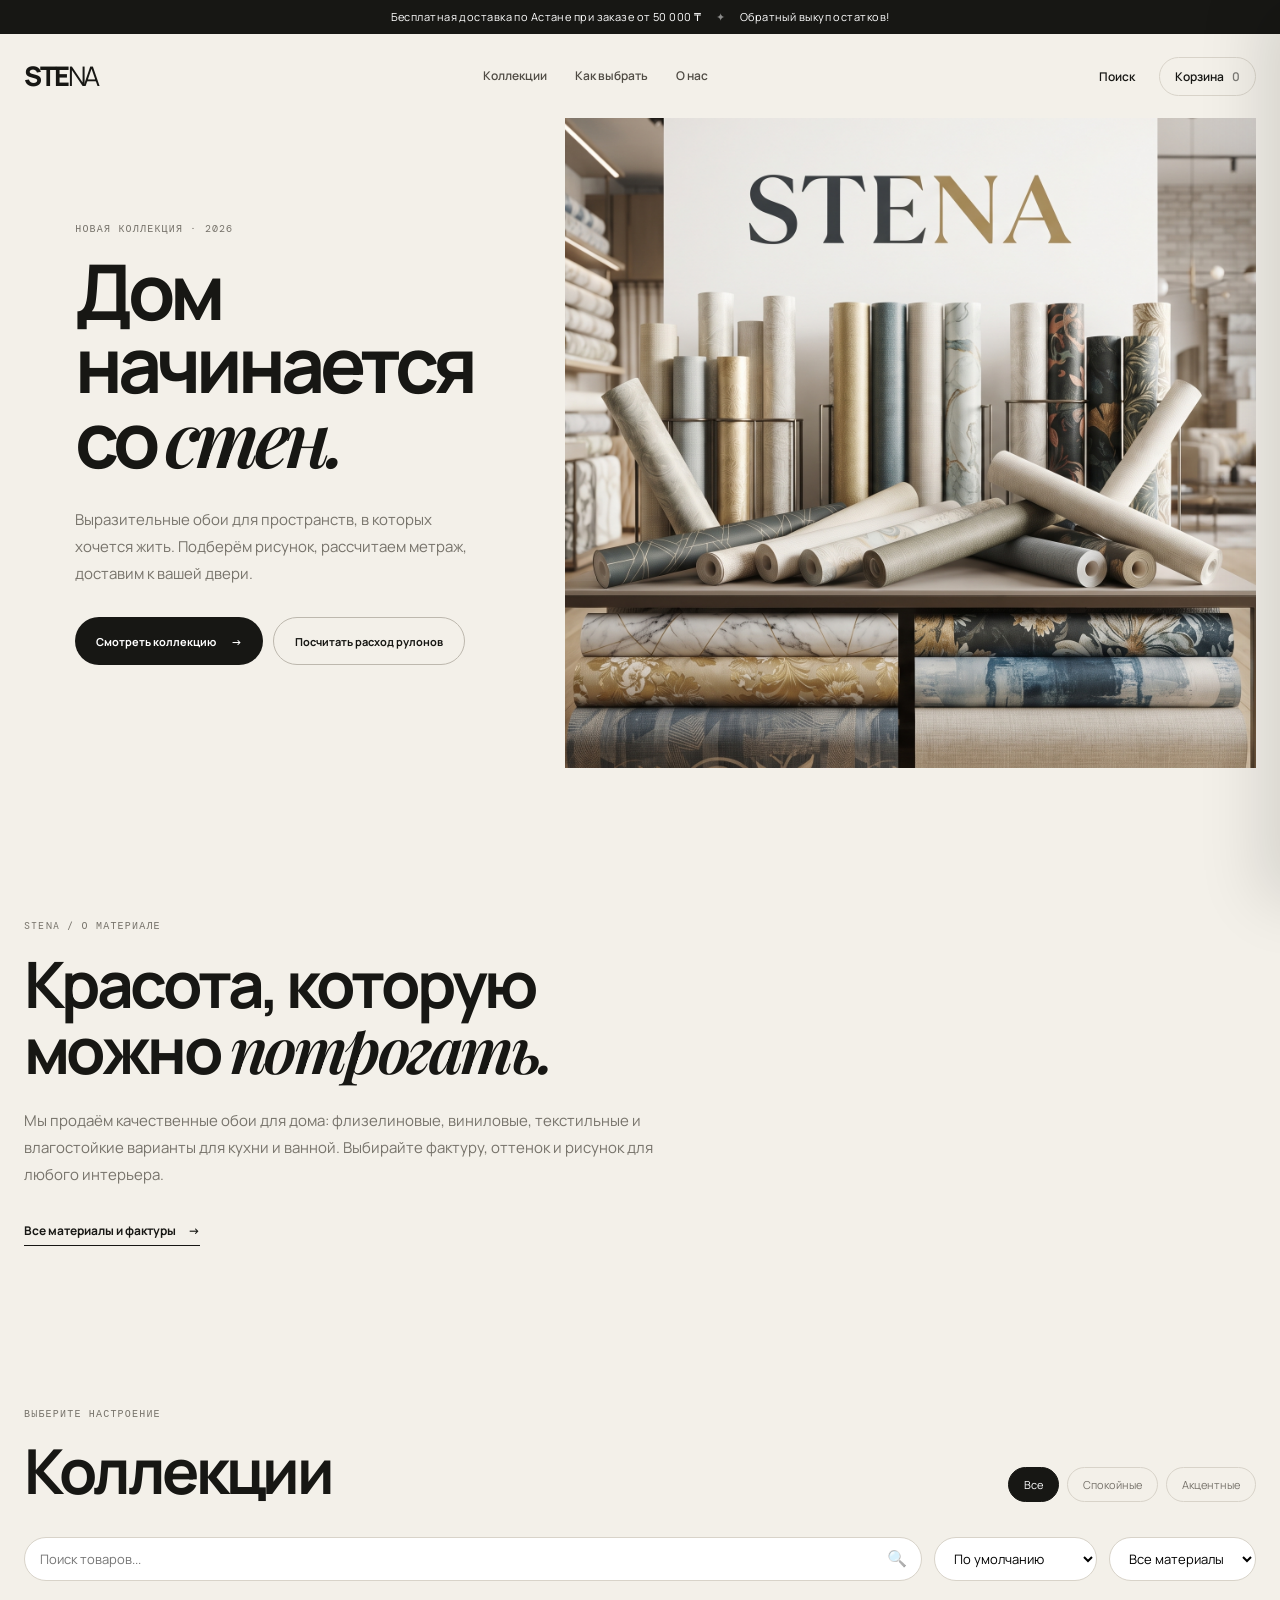
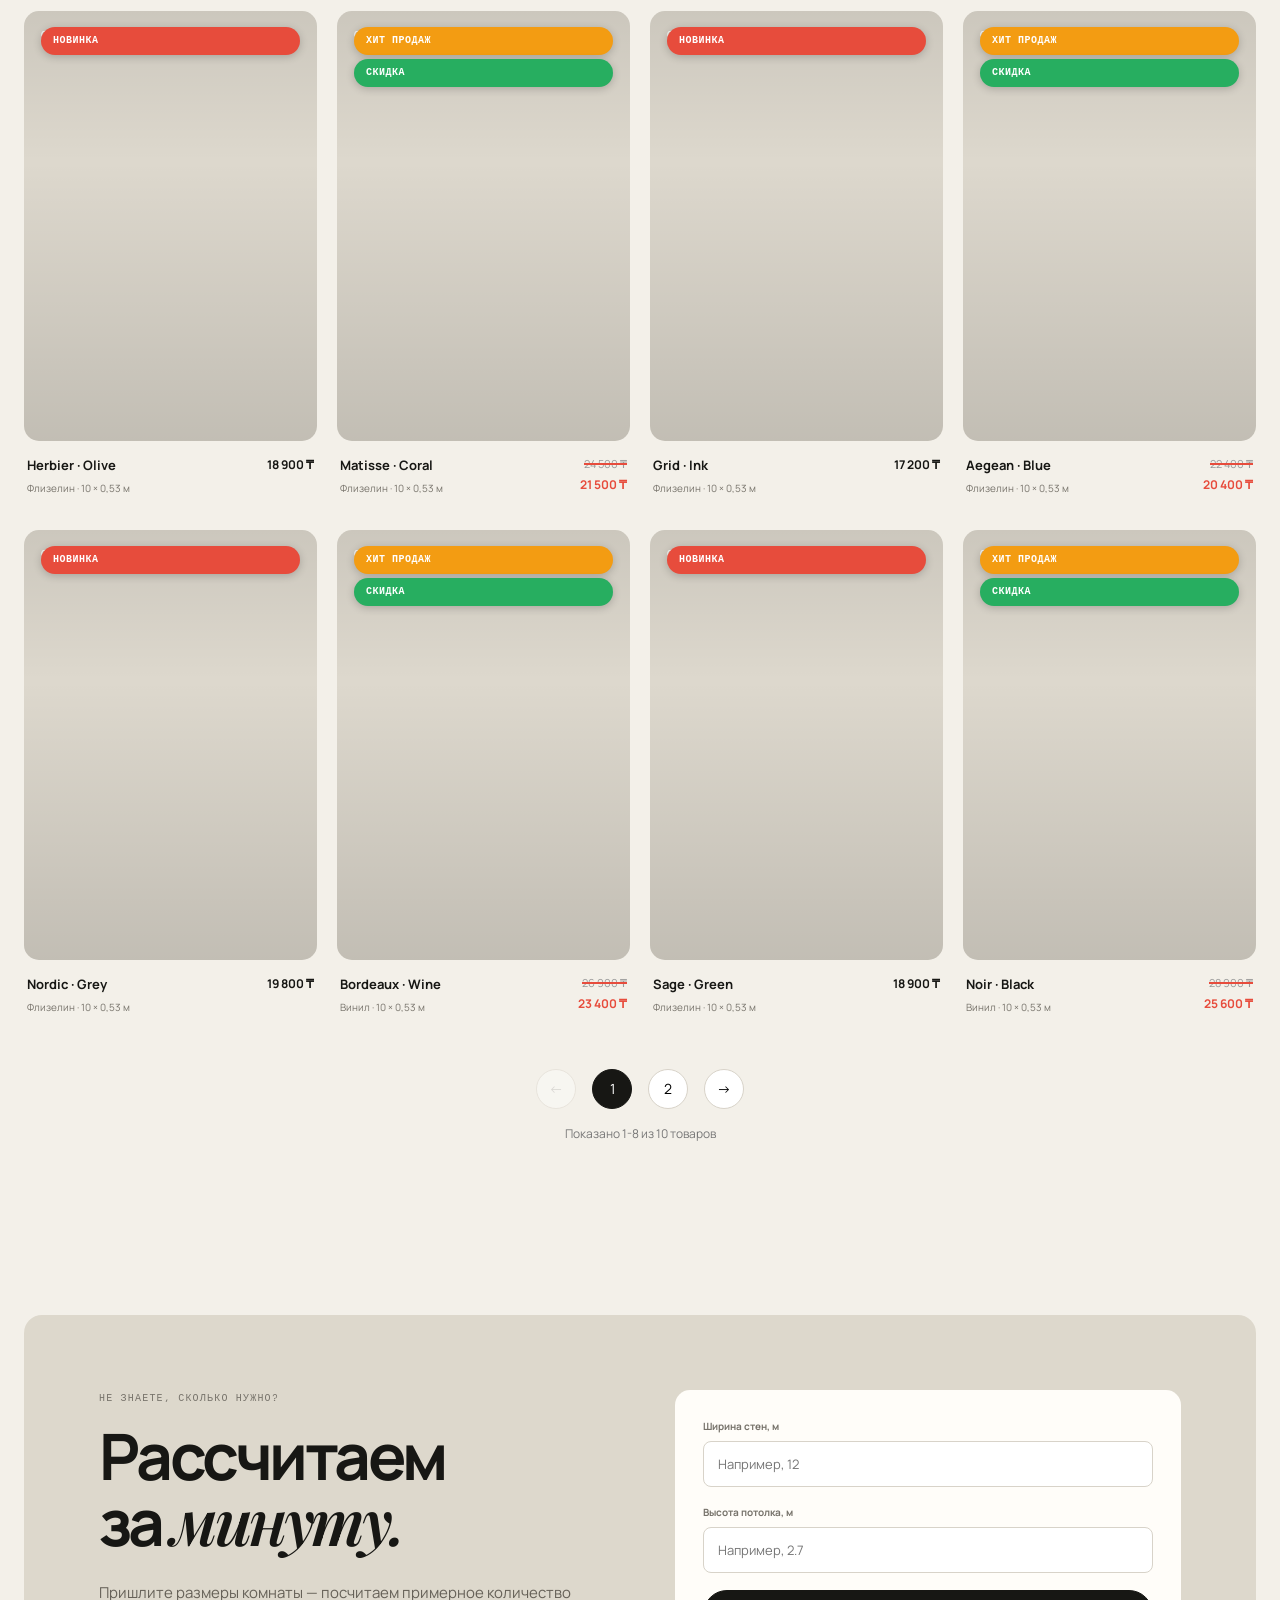
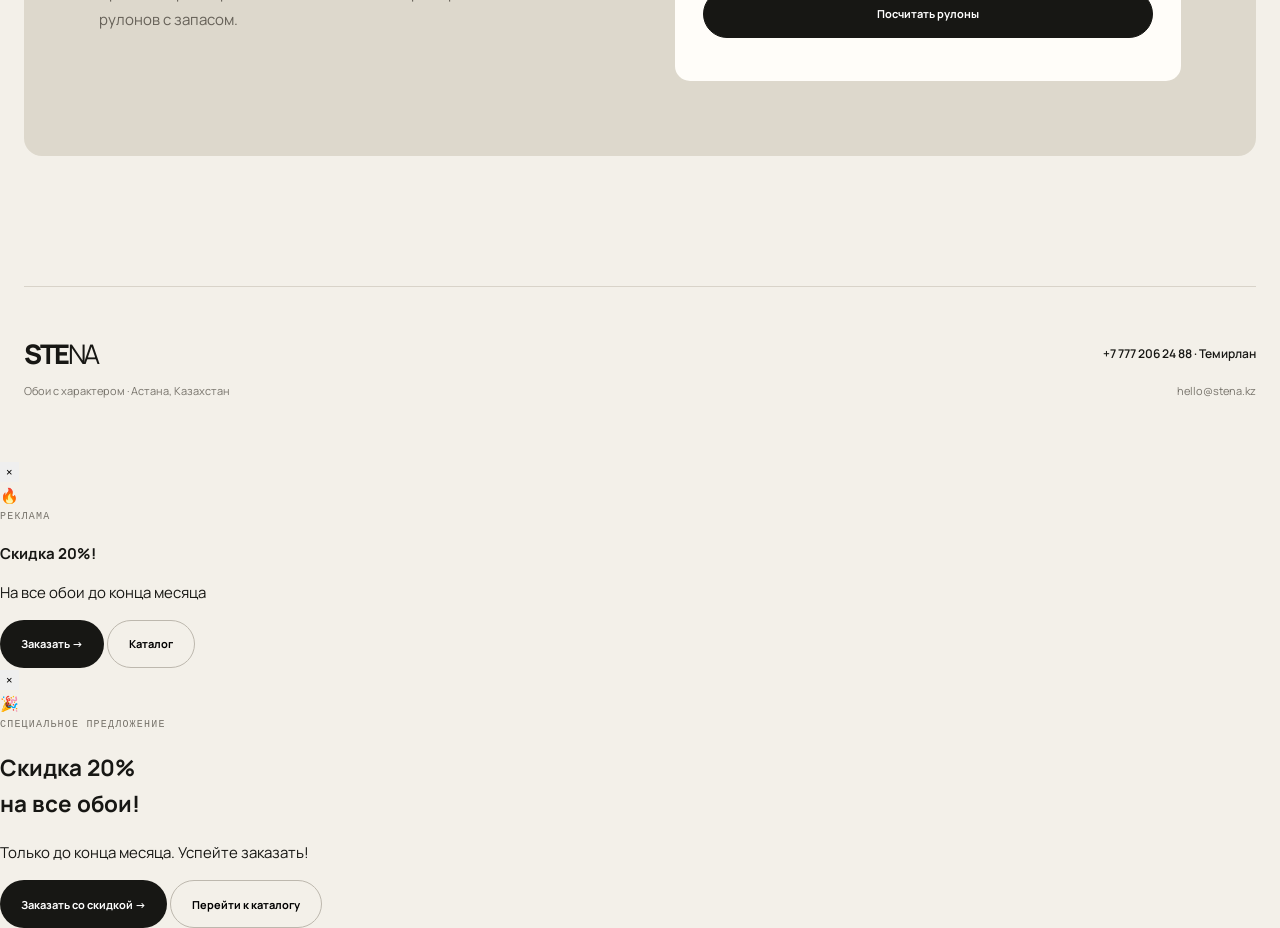
==== commit 0c6c670f: "Update index.html" ====
--- a/index.html
+++ b/index.html
@@ -155,18 +155,6 @@
 
     </section>
 
-    <!-- РЕКЛАМНЫЙ БАННЕР -->
-    <section class="ad-banner">
-      <div class="ad-badge">🔥 ВНИМАНИЕ!!!</div>
-      <div class="ad-content">
-        <p class="eyebrow">Реклама</p>
-        <h3>Продается сайт!</h3>
-        <p>Продам этот сайт с Админ панелью!</p>
-        <a href="#catalog" class="button dark">Купить сайт →</a>
-      </div>
-      <button class="ad-close" aria-label="Закрыть рекламу">×</button>
-    </section>
-
 
     <!-- КАТАЛОГ -->
 
@@ -431,17 +419,6 @@
 
       </div>
 
-    </section>
-
-    <!-- РЕКЛАМНЫЙ БАННЕР -->
-    <section class="ad-banner">
-      <div class="ad-content">
-        <p class="eyebrow">Внимание!!!</p>
-        <h3>Продается сайт!</h3>
-        <p>Продам этот сайт с Админ панелью!.</p>
-        <a href="#catalog" class="button dark">Купить сайт →</a>
-      </div>
-      <button class="ad-close" aria-label="Закрыть рекламу">×</button>
     </section>
 
 
@@ -623,6 +600,38 @@
   </div>
 
 
+  <!-- ПЛАВАЮЩАЯ РЕКЛАМА -->
+
+  <div class="floating-ad" id="floatingAd">
+    <button class="floating-ad-close" aria-label="Закрыть рекламу">×</button>
+    <div class="floating-ad-icon">🔥</div>
+    <p class="eyebrow">Реклама</p>
+    <strong>Скидка 20%!</strong>
+    <p>На все обои до конца месяца</p>
+    <div class="floating-ad-buttons">
+      <button class="button dark small ad-order-btn" data-ad-title="Скидка 20% на все обои" data-ad-discount="🔥 -20%">Заказать →</button>
+      <button class="button line small ad-catalog-btn">Каталог</button>
+    </div>
+  </div>
+
+
+  <!-- ПОЛНОЭКРАННАЯ РЕКЛАМА -->
+
+  <div class="fullscreen-ad" id="fullscreenAd">
+    <div class="fullscreen-ad-content">
+      <button class="fullscreen-ad-close" aria-label="Закрыть рекламу">×</button>
+      <div class="fullscreen-ad-icon">🎉</div>
+      <p class="eyebrow">Специальное предложение</p>
+      <h2>Скидка 20%<br>на все обои!</h2>
+      <p>Только до конца месяца. Успейте заказать!</p>
+      <div class="fullscreen-ad-buttons">
+        <button class="button dark ad-order-btn" data-ad-title="Скидка 20% на все обои" data-ad-discount="🔥 -20%">Заказать со скидкой →</button>
+        <button class="button line ad-catalog-btn">Перейти к каталогу</button>
+      </div>
+    </div>
+  </div>
+
+
   <script src="supabase-config.js"></script>
   <script src="public-admin.js"></script>
   <script src="public-photo.js"></script>
